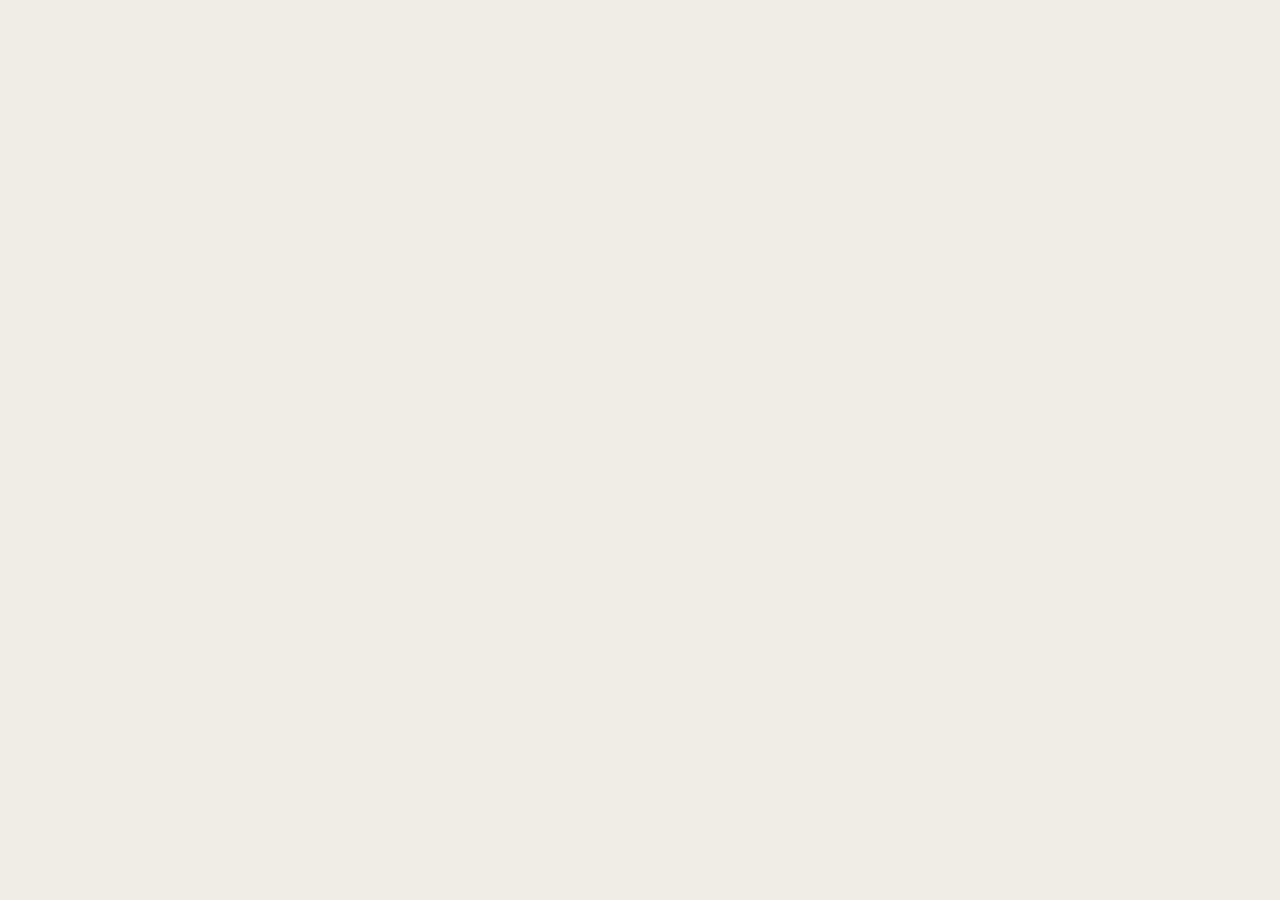
==== tree-removal.html @ 1ead6fc4 "The first version of the site with actual photos." ====
<!doctype html>
<html lang="en">
<head>
  <meta charset="utf-8">
  <meta name="viewport" content="width=device-width, initial-scale=1">
  <title>Tree Removal in Beaufort, Pitt &amp; Washington County · Lumber Bros.</title>
  <link rel="preconnect" href="https://fonts.googleapis.com">
  <link rel="preconnect" href="https://fonts.gstatic.com" crossorigin>
  <link rel="stylesheet" href="https://fonts.googleapis.com/css2?family=Encode+Sans:wght@600&display=swap">
  <link rel="stylesheet" href="site.css">
  <script src="https://unpkg.com/lucide@latest"></script>

  <script src="https://unpkg.com/react@18.3.1/umd/react.development.js" integrity="sha384-hD6/rw4ppMLGNu3tX5cjIb+uRZ7UkRJ6BPkLpg4hAu/6onKUg4lLsHAs9EBPT82L" crossorigin="anonymous"></script>
  <script src="https://unpkg.com/react-dom@18.3.1/umd/react-dom.development.js" integrity="sha384-u6aeetuaXnQ38mYT8rp6sbXaQe3NL9t+IBXmnYxwkUI2Hw4bsp2Wvmx4yRQF1uAm" crossorigin="anonymous"></script>
  <script src="https://unpkg.com/@babel/standalone@7.29.0/babel.min.js" integrity="sha384-m08KidiNqLdpJqLq95G/LEi8Qvjl/xUYll3QILypMoQ65QorJ9Lvtp2RXYGBFj1y" crossorigin="anonymous"></script>
</head>
<body data-screen-label="Tree Removal LP">
  <div id="root"></div>

  <script type="text/babel" src="components/Shared.jsx"></script>
  <script type="text/babel" src="components/TreeRemoval.jsx"></script>
  <script type="text/babel">
    const App = () => (
      <div>
        <SiteHeader active="tree" />
        <main>
          <TRHero />
          <TRTrustBar />
          <TRReviews />
          <TRHowItWorks />
          <TRSaveCallout />
          <TRRecentWork />
          <TRDifferent />
          <TRServiceAreas />
          <TRFaq />
          <TRFinalCTA />
        </main>
        <SiteFooter />
      </div>
    );

    const root = ReactDOM.createRoot(document.getElementById("root"));
    root.render(<App />);

    requestAnimationFrame(() => {
      if (window.lucide) lucide.createIcons();
      setTimeout(() => window.lucide && lucide.createIcons(), 200);
    });
  </script>
</body>
</html>
---- site.css ----
/* ============================================================
   Lumber Bros. — UI Kit shared styles (website)
   ============================================================ */

@import url("colors_and_type.css");

* { box-sizing: border-box; }
html, body { margin: 0; padding: 0; }
body { background: var(--bg); color: var(--fg); }

.container { max-width: var(--container); margin: 0 auto; padding: 0 var(--gutter); }
.container-narrow { max-width: var(--container-narrow); margin: 0 auto; padding: 0 var(--gutter); }

.section { padding: clamp(72px, 10vw, 144px) 0; }
.section-tight { padding: clamp(56px, 7vw, 96px) 0; }

.bg-paper { background: var(--lb-paper); }
.bg-paper-deep { background: var(--lb-paper-deep); }
.bg-bone { background: var(--lb-bone); }
.bg-sage-soft { background: var(--lb-sage-100); }
.bg-navy { background: var(--lb-navy); color: var(--lb-bone); }
.bg-ink { background: var(--lb-ink); color: var(--lb-bone); }
/* Reserved for site footer per design system. */
.bg-black { background: var(--lb-black); color: var(--lb-bone); }

/* Section kicker pattern removed — see Shared.jsx history. */

/* ============================================================
   Marquee strip — infinite horizontal scroll
   ============================================================ */
.marquee { position: relative; }
.marquee-track {
  animation: lb-marquee 40s linear infinite;
  will-change: transform;
}
@keyframes lb-marquee {
  from { transform: translate3d(0, 0, 0); }
  to   { transform: translate3d(-50%, 0, 0); }
}
@media (prefers-reduced-motion: reduce) {
  .marquee-track { animation: none; }
}

/* ============================================================
   Buttons — flat fills, no letterpress 1px shadow.
   ============================================================ */
.btn {
  display: inline-flex;
  align-items: center;
  gap: 10px;
  font-family: var(--font-sans);
  font-weight: 700;
  font-size: 14px;
  letter-spacing: 0.02em;
  padding: 16px 26px;
  border-radius: 6px;
  border: none;
  background: var(--lb-paper-deep);
  color: var(--lb-ink);
  cursor: pointer;
  text-decoration: none;
  transition: background var(--t-fast) var(--ease-out), color var(--t-fast) var(--ease-out), transform var(--t-fast) var(--ease-out);
  white-space: nowrap;
}
.btn:hover { background: #D7D4C8; }
.btn:active { transform: translateY(1px); }
.btn:focus-visible { outline: 2px solid var(--lb-rust); outline-offset: 3px; }

.btn-primary { background: var(--lb-navy); color: var(--lb-bone); }
.btn-primary:hover { background: var(--lb-navy-700); }

.btn-rust { background: var(--lb-rust); color: var(--lb-bone); }
.btn-rust:hover { background: var(--lb-rust-700); }

.btn-sage { background: var(--lb-sage); color: var(--lb-bone); }
.btn-sage:hover { background: var(--lb-sage-700); }

.btn-cream { background: var(--lb-bone); color: var(--lb-ink); }
.btn-cream:hover { background: #F1EFE8; }

.btn-ghost-light { background: rgba(251, 247, 238, 0.08); color: var(--lb-bone); }
.btn-ghost-light:hover { background: rgba(251, 247, 238, 0.18); }

.btn-text {
  background: transparent;
  padding: 8px 0;
  color: var(--lb-navy);
  text-decoration: underline;
  text-underline-offset: 4px;
  text-decoration-thickness: 1.5px;
  letter-spacing: 0;
}
.btn-text:hover { background: transparent; color: var(--lb-rust); }

.btn-lg { padding: 20px 32px; font-size: 15px; }

/* ============================================================
   Chips — filled pills, no border.
   ============================================================ */
.chip {
  display: inline-flex;
  align-items: center;
  gap: 6px;
  background: var(--lb-paper-deep);
  color: var(--lb-ink);
  font-family: var(--font-sans);
  font-size: 13px;
  font-weight: 600;
  letter-spacing: 0;
  padding: 8px 14px;
  border-radius: 999px;
}
.chip-sage { background: var(--lb-sage-100); color: var(--lb-sage-700); }
.chip-bone { background: var(--lb-bone); color: var(--lb-ink); }
.bg-navy .chip, .bg-ink .chip, .bg-black .chip { background: rgba(251, 247, 238, 0.10); color: var(--lb-bone); }

.chip-row { display: flex; flex-wrap: wrap; gap: 8px; }

/* ============================================================
   Trust signals — design-system primitive for value props and
   credential lists. Rust dot + bold ink label.
   Variant: .trust-signals-cols → 2-up grid (used in hero-like
   contexts where items are short and benefit from alignment).
   ============================================================ */
.trust-signals {
  list-style: none;
  padding: 0;
  margin: 4px 0 0;
  display: flex;
  flex-wrap: wrap;
  gap: 10px 24px;
}
.trust-signals-cols {
  display: grid;
  grid-template-columns: 1fr 1fr;
  gap: 10px 28px;
  max-width: 56ch;
}
@media (max-width: 1024px) {
  .trust-signals-cols { grid-template-columns: 1fr; }
}
.trust-signal {
  display: grid;
  grid-template-columns: 14px 1fr;
  align-items: baseline;
  gap: 10px;
  padding: 0;
}
.trust-signal-dot {
  width: 6px;
  height: 6px;
  border-radius: 999px;
  background: var(--lb-rust);
  justify-self: center;
  transform: translateY(-3px);
  flex: 0 0 auto;
}
/* Check variant — slightly larger marker slot so the glyph reads cleanly. */
.trust-signals-check .trust-signal { grid-template-columns: 18px 1fr; align-items: center; }
.trust-signal-check {
  width: 18px;
  height: 18px;
  display: inline-flex;
  align-items: center;
  justify-content: center;
  color: var(--lb-rust);
  justify-self: center;
  flex: 0 0 auto;
}
.bg-navy .trust-signal-check,
.bg-ink .trust-signal-check,
.bg-black .trust-signal-check { color: var(--lb-sawdust); }
.trust-signal-label {
  font-family: var(--font-sans);
  font-size: 15px;
  font-weight: 600;
  color: var(--lb-ink);
  letter-spacing: 0;
  line-height: 1.4;
}
.bg-navy .trust-signal-label,
.bg-ink .trust-signal-label,
.bg-black .trust-signal-label { color: var(--lb-bone); }
.bg-navy .trust-signal-dot,
.bg-ink .trust-signal-dot,
.bg-black .trust-signal-dot { background: var(--lb-sawdust); }

/* ============================================================
   Inputs — soft fills (form is external, retained for ad-hoc use)
   ============================================================ */
.field { display: flex; flex-direction: column; gap: 6px; }
.field-label {
  font-family: var(--font-sans);
  font-size: 13px;
  font-weight: 600;
  color: var(--fg-soft);
}
.field-input, .field-textarea, .field-select {
  font-family: var(--font-sans);
  font-size: 15px;
  color: var(--lb-ink);
  background: var(--lb-bone);
  border: none;
  border-radius: 6px;
  padding: 14px 16px;
  width: 100%;
  font-weight: 500;
}
.field-input::placeholder, .field-textarea::placeholder { color: var(--fg-faint); font-weight: 400; }
.field-input:focus, .field-textarea:focus, .field-select:focus { outline: 2px solid var(--lb-rust); outline-offset: 2px; }
.field-textarea { resize: vertical; min-height: 110px; font-family: var(--font-sans); }

/* ============================================================
   Photos — no frame, no border. Tinted gradient reads as image.
   ============================================================ */
.photo {
  position: relative;
  background: var(--lb-paper-deep);
  border-radius: 8px;
  display: flex;
  align-items: center;
  justify-content: center;
  overflow: hidden;
  isolation: isolate;
}
.photo .desc {
  font-family: var(--font-display);
  font-style: italic;
  font-size: 18px;
  color: rgba(251, 247, 238, 0.65);
  text-align: center;
  max-width: 72%;
  line-height: 1.3;
  padding: 8px 16px;
  position: relative;
  z-index: 2;
}
.photo::before {
  /* subtle paper grain / atmospheric texture */
  content: "";
  position: absolute; inset: 0;
  background-image:
    radial-gradient(circle at 20% 30%, rgba(0,0,0,0.08) 0, transparent 60%),
    radial-gradient(circle at 80% 70%, rgba(0,0,0,0.10) 0, transparent 50%);
  z-index: 1;
  pointer-events: none;
}
.photo .tag {
  position: absolute;
  bottom: 16px;
  left: 16px;
  font-family: var(--font-sans);
  font-size: 11px;
  font-weight: 600;
  color: rgba(251, 247, 238, 0.85);
  background: rgba(0,0,0,0.4);
  padding: 6px 12px;
  border-radius: 999px;
  z-index: 3;
}

/* photo tones — slightly different "scenes" so layout reads as multiple images */
.photo-forest { background: linear-gradient(135deg, #3F5A3D 0%, #2E4A2B 70%, #1F341D 100%); color: var(--lb-bone); }.photo-dusk   { background: linear-gradient(160deg, #6B7F4A 0%, #4D5E33 60%, #2E4A2B 100%); color: var(--lb-bone); }
.photo-amber  { background: linear-gradient(160deg, #E8C285 0%, #C9994B 60%, #7C5A23 100%); }
.photo-amber .desc { color: rgba(40, 28, 10, 0.7); }
.photo-shop   { background: linear-gradient(180deg, #5C4831 0%, #3A2D1F 100%); color: var(--lb-bone); }

/* Recent-work carousel — landscape on desktop, taller poster on phones */
.tr-recent-photo { aspect-ratio: 16 / 10; width: 100%; }
@media (max-width: 720px) {
  .tr-recent-photo { aspect-ratio: 4 / 5; }
}

/* Native scroll-snap track. Slide widths drive how many photos are visible —
   ~33% on desktop (3-up grid), ~50% on tablet, ~82% on phone so the next
   card peeks past the right edge as a swipe affordance. */
.tr-recent-track {
  display: flex;
  gap: 16px;
  overflow-x: auto;
  scroll-snap-type: x mandatory;
  -webkit-overflow-scrolling: touch;
  scrollbar-width: none;          /* Firefox */
  padding-bottom: 4px;            /* leave room so snapped focus rings don't clip */
}
.tr-recent-track::-webkit-scrollbar { display: none; }
.tr-recent-slide {
  flex: 0 0 calc((100% - 16px * 2) / 3);    /* 3 visible, 2 gaps */
  scroll-snap-align: start;
  scroll-snap-stop: always;
}
@media (max-width: 1024px) {
  .tr-recent-slide { flex-basis: calc((100% - 16px) / 2); }  /* 2 visible */
}
@media (max-width: 720px) {
  /* Phone: ~82% so a slice of the next card is visible past the edge. */
  .tr-recent-track {
    gap: 12px;
    /* Bleed to the screen edges so the peek actually shows past .container's gutter. */
    margin-left: calc(var(--gutter) * -1);
    margin-right: calc(var(--gutter) * -1);
    padding-left: var(--gutter);
    padding-right: var(--gutter);
    scroll-padding-left: var(--gutter);
  }
  .tr-recent-slide { flex-basis: 82%; }
}

/* ============================================================
   Tree Removal LP hero — V2 editorial above-the-fold layout
   ============================================================ */
.tr-hero-v2 {
  padding: 28px 0 clamp(56px, 6vw, 96px);
}
.tr-hero-v2-grid {
  display: grid;
  grid-template-columns: minmax(0, 1.22fr) minmax(0, 0.78fr);
  gap: 64px;
  align-items: stretch;
  min-height: clamp(520px, 70vh, 720px);
}
.tr-hero-v2-text {
  display: flex;
  flex-direction: column;
  gap: 22px;
  padding: 8px 0 28px;
  align-self: center;
  max-width: 56ch;
}
.tr-hero-v2-title {
  font-size: clamp(48px, 6.4vw, 104px);
  line-height: 0.96;
  letter-spacing: -0.02em;
}
/* SEO H1 — a small label that sits above the visual headline (the H2).
   Kept deliberately minimal so the H2 remains the reader's focus. */
.tr-hero-v2-headline {
  display: flex;
  flex-direction: column;
  gap: 16px;
}
.tr-hero-v2-eyebrow {
  font-family: var(--font-sans);
  font-size: 14px;
  font-weight: 700;
  letter-spacing: 0.14em;
  text-transform: uppercase;
  color: var(--lb-rust);
  line-height: 1.35;
  margin: 0;
  max-width: 44ch;
}
.tr-hero-v2-sub {
  font-family: var(--font-sans);
  font-size: 19px;
  color: var(--fg-soft);
  line-height: 1.5;
  max-width: 46ch;
  margin: 0;
}
.tr-hero-v2-cta {
  display: flex;
  align-items: center;
  gap: 22px;
  flex-wrap: wrap;
  margin-top: 6px;
}
.tr-hero-v2-phone {
  display: inline-flex;
  align-items: center;
  gap: 8px;
  font-family: var(--font-display);
  font-size: 18px;
  font-weight: 700;
  color: var(--lb-navy);
  text-decoration: none;
  letter-spacing: -0.005em;
}
.tr-hero-v2-phone:hover { color: var(--lb-rust); }

.tr-hero-v2-photo-wrap {
  align-self: stretch;
  position: relative; /* establishes containing block for the absolutely-inset video */
}
.tr-hero-v2-photo {
  height: 100%;
  width: 100%;
  min-height: 540px;
  border-radius: 12px;
}

/* Horizontal value-prop strip below hero block (legacy — superseded by .tr-trust-bar) */
.tr-hero-v2-vp {
  display: grid;
  grid-template-columns: repeat(4, 1fr);
  margin-top: 28px;
  border-top: 1px solid var(--lb-paper-deep, rgba(0,0,0,0.10));
  border-bottom: 1px solid var(--lb-paper-deep, rgba(0,0,0,0.10));
}
.tr-hero-v2-vp-cell {
  display: flex;
  align-items: center;
  gap: 14px;
  padding: 22px 24px;
  border-left: 1px solid var(--lb-paper-deep, rgba(0,0,0,0.10));
}
.tr-hero-v2-vp-cell:first-child { border-left: none; }
.tr-hero-v2-vp-label {
  font-family: var(--font-display);
  font-size: clamp(14px, 1.05vw, 17px);
  font-weight: 700;
  color: var(--lb-navy);
  line-height: 1.2;
  letter-spacing: -0.005em;
}

/* ============================================================
   Trust bar — dedicated credentials strip beneath the hero.
   Its own band (deeper paper) so credentials feel separate
   from the hero's narrative, with vertical dividers between
   cells. Wraps on narrow viewports.
   ============================================================ */
.tr-trust-bar {
  background: var(--lb-paper-deep);
}
.tr-trust-bar-header {
  font-family: var(--font-display);
  font-size: 12px;
  font-weight: 700;
  letter-spacing: 0.14em;
  text-transform: uppercase;
  color: var(--lb-rust);
  margin-bottom: 14px;
}
.tr-trust-bar-row {
  display: grid;
  grid-template-columns: repeat(5, 1fr);
}
.tr-trust-bar-img {
  height: 48px;
  width: 48px;
  object-fit: contain;
  display: block;
  flex: 0 0 48px;
}
.tr-trust-bar-sublabel {
  font-family: var(--font-sans);
  font-size: 12px;
  font-weight: 500;
  color: var(--lb-ink-soft, rgba(0,0,0,0.55));
  letter-spacing: 0.02em;
  margin-top: 2px;
}
.tr-trust-bar-cell {
  display: flex;
  align-items: center;
  gap: 14px;
  padding: 22px 24px;
  border-left: 1px solid rgba(0,0,0,0.08);
  min-height: 88px;
}
.tr-trust-bar-cell > svg {
  flex: 0 0 48px;
  width: 32px;
  height: 32px;
  margin: 0 8px;
}
.tr-trust-bar-cell:first-child {
  border-left: none;
  padding-left: 0;
}
.tr-trust-bar-cell:last-child { padding-right: 0; }
.tr-trust-bar-label {
  font-family: var(--font-display);
  font-size: clamp(14px, 1.05vw, 16px);
  font-weight: 700;
  color: var(--lb-navy);
  line-height: 1.25;
  letter-spacing: -0.005em;
}
@media (max-width: 1100px) {
  .tr-trust-bar-row { grid-template-columns: repeat(3, 1fr); }
  .tr-trust-bar-cell {
    padding: 18px 20px;
    border-left: 1px solid rgba(0,0,0,0.08);
  }
  .tr-trust-bar-cell:first-child { padding-left: 20px; }
  .tr-trust-bar-cell:nth-child(3n+1) {
    border-left: none;
    padding-left: 0;
  }
  .tr-trust-bar-cell:not(:nth-last-child(-n+2)) {
    border-bottom: 1px solid rgba(0,0,0,0.08);
  }
  .tr-trust-bar-cell:nth-last-child(2):nth-child(3n+2),
  .tr-trust-bar-cell:nth-last-child(1):nth-child(3n+1) {
    border-bottom: none;
  }
}
@media (max-width: 720px) {
  .tr-trust-bar-row {
    grid-template-columns: 1fr;
  }
  .tr-trust-bar-cell {
    padding: 16px 0;
    border-left: none;
    border-bottom: 1px solid rgba(0,0,0,0.08);
    min-height: 0;
    gap: 16px;
  }
  .tr-trust-bar-cell:first-child,
  .tr-trust-bar-cell:nth-child(3n+1) {
    padding-left: 0;
  }
  .tr-trust-bar-cell:last-child { border-bottom: none; }
  .tr-trust-bar-cell > svg {
    margin: 0;
  }
  .tr-trust-bar-img {
    height: 44px;
    width: 48px;
    flex: 0 0 48px;
  }
  .tr-trust-bar-label {
    font-size: 16px;
  }
  .tr-trust-bar-sublabel {
    font-size: 12.5px;
  }
}

@media (max-width: 900px) {
  .tr-hero-v2-grid {
    grid-template-columns: 1fr;
    gap: 32px;
    min-height: 0;
  }
  .tr-hero-v2-text { max-width: none; padding-bottom: 8px; }
  .tr-hero-v2-photo {
    height: auto;
    min-height: 0;
    aspect-ratio: 3 / 4;
    /* Stay inside the container gutter — same treatment as carousel photos */
    width: 100%;
    border-radius: 12px;
  }
  .tr-hero-v2-vp { grid-template-columns: repeat(2, 1fr); }
  .tr-hero-v2-vp-cell:nth-child(2) { border-left: 1px solid var(--lb-paper-deep, rgba(0,0,0,0.10)); }
  .tr-hero-v2-vp-cell:nth-child(3) { border-left: none; border-top: 1px solid var(--lb-paper-deep, rgba(0,0,0,0.10)); }
  .tr-hero-v2-vp-cell:nth-child(4) { border-top: 1px solid var(--lb-paper-deep, rgba(0,0,0,0.10)); }
}
@media (max-width: 560px) {
  .tr-hero-v2-vp { grid-template-columns: 1fr; }
  .tr-hero-v2-vp-cell { border-left: none !important; }
  .tr-hero-v2-vp-cell + .tr-hero-v2-vp-cell { border-top: 1px solid var(--lb-paper-deep, rgba(0,0,0,0.10)); }
}

/* Tree Removal LP hero — text-left, photo-right split. Photo stretches
   to match text-column height on desktop, becomes a fixed banner on mobile. */
.tr-hero-photo {
  height: 100%;
  min-height: 480px;
  width: 100%;
}
.tr-hero-value-props { margin-top: 4px; }
/* 2x2 borders for the hero value-props at all widths (the global rules
   in the .value-props block only kick in at <=1024). */
.tr-hero-value-props .value-prop { border-left: 1px solid var(--lb-paper-deep, rgba(0,0,0,0.10)); }
.tr-hero-value-props .value-prop:first-child { border-left: none; }
.tr-hero-value-props .value-prop:nth-child(3) {
  border-top: 1px solid var(--lb-paper-deep, rgba(0,0,0,0.10));
  border-left: none;
}
.tr-hero-value-props .value-prop:nth-child(4) {
  border-top: 1px solid var(--lb-paper-deep, rgba(0,0,0,0.10));
}
@media (max-width: 768px) {
  .tr-hero-photo { height: 360px; min-height: 0; }
}
@media (max-width: 560px) {
  .tr-hero-value-props { grid-template-columns: 1fr !important; }
  .tr-hero-value-props .value-prop { border-left: none !important; }
  .tr-hero-value-props .value-prop:nth-child(3),
  .tr-hero-value-props .value-prop:nth-child(4) { border-top: 1px solid var(--lb-paper-deep, rgba(0,0,0,0.10)); border-left: none; }
  .tr-hero-value-props .value-prop:nth-child(2) { border-top: 1px solid var(--lb-paper-deep, rgba(0,0,0,0.10)); }
}

/* Service-line carousel photo — portrait on desktop, fixed-height
   banner on mobile so it doesn't balloon to ~125vw tall. Matches the
   sizing approach used on the tree-removal LP hero photo. */
.photo-service { aspect-ratio: 4 / 5; width: 100%; }
@media (max-width: 768px) {
  .photo-service { aspect-ratio: auto; height: 360px; }
}

/* ============================================================
   Cards — backgrounds carry the structure. No borders.
   ============================================================ */
.card {
  background: var(--lb-bone);
  border-radius: 10px;
  padding: 28px 30px;
}
.card-paper { background: var(--lb-paper-deep); }
.card-sage { background: var(--lb-sage-100); }
.card-navy { background: var(--lb-navy); color: var(--lb-bone); }
.card-ink { background: var(--lb-ink); color: var(--lb-bone); }

/* ============================================================
   Lucide icon defaults
   ============================================================ */
[data-lucide] {
  stroke-width: 1.5;
}

/* ============================================================
   Type utilities
   ============================================================ */
.display { font-family: var(--font-display); letter-spacing: -0.01em; line-height: 1.02; font-weight: 700; }
.italic-display { font-family: var(--font-display); font-style: italic; }

/* All headings use Bookseller CP (--font-display) per design system. */

a.btn, a.btn-text { text-decoration: none; }
a.btn-text { text-decoration: underline; }

/* ============================================================
   Responsive utility classes
   ============================================================ */

/* Two-column row — stacks on tablet and below */
.row-2 { display: grid; grid-template-columns: 1fr 1fr; gap: 56px; align-items: center; }
.row-2-tight { display: grid; grid-template-columns: 1fr 1fr; gap: 24px; }
.row-2-split { display: grid; grid-template-columns: 1.1fr 1fr; gap: 64px; align-items: center; }
.row-2-split-rev { display: grid; grid-template-columns: 1.1fr 1fr; gap: 64px; align-items: center; }
.row-2-split-rev > :first-child { order: 2; }   /* desktop: photo left, text right (assuming JSX is text-then-photo) */
.row-2-split-rev > :last-child  { order: 1; }
.row-2-split-wide { display: grid; grid-template-columns: 1fr 1.2fr; gap: 80px; }
.row-2-aside { display: grid; grid-template-columns: 1fr 2.5fr; gap: 64px; align-items: center; }

/* Three- and four-column rows */
.row-3 { display: grid; grid-template-columns: repeat(3, 1fr); gap: 20px; }
.row-4 { display: grid; grid-template-columns: repeat(4, 1fr); gap: 40px; }

/* TABLET — collapse asymmetric 2-cols to single column */
@media (max-width: 1024px) {
  .row-2-aside { grid-template-columns: 1fr; gap: 32px; }
  .row-4 { grid-template-columns: repeat(2, 1fr); gap: 32px; }
}

/* MOBILE — collapse most multi-column layouts */
@media (max-width: 768px) {
  .row-2,
  .row-2-split,
  .row-2-split-rev,
  .row-2-split-wide,
  .row-3 { grid-template-columns: 1fr; gap: 40px; align-items: stretch; }

  .row-2-tight { grid-template-columns: 1fr; gap: 12px; }

  /* When stacked on mobile, always honor source order (text comes first in JSX) */
  .row-2-split-rev > :first-child,
  .row-2-split-rev > :last-child { order: initial; }

  .section { padding: clamp(48px, 14vw, 80px) 0; }
  .section-tight { padding: clamp(40px, 11vw, 64px) 0; }
}

@media (max-width: 480px) {
  .row-4 { grid-template-columns: 1fr; gap: 24px; }
  .row-2-tight { grid-template-columns: 1fr; }
}

/* ============================================================
   Mobile header — hide desktop nav, show menu button
   ============================================================ */
.nav-desktop { display: flex; }
.nav-mobile-toggle { display: none; }
.header-phone-desktop { display: inline-flex; }
.header-phone-mobile { display: none; }

@media (max-width: 900px) {
  .nav-desktop { display: none; }
  .nav-mobile-toggle { display: inline-flex; }
  .header-phone-desktop { display: none; }
  .header-phone-mobile { display: inline-flex; }
}

/* Very small screens — hide header CTAs entirely; drawer holds them. */
@media (max-width: 480px) {
  .header-cta-primary,
  .header-phone-mobile { display: none !important; }
}

/* ============================================================
   Value props — responsive grid of differentiators (TR hero)
   ============================================================ */
.value-props .value-prop { border-left: 1px solid var(--lb-paper-deep, rgba(0,0,0,0.10)); }
.value-props .value-prop:first-child { border-left: none; }

@media (max-width: 720px) {
  .value-props { grid-template-columns: repeat(2, 1fr) !important; }
  .value-props .value-prop:nth-child(3) {
    border-top: 1px solid var(--lb-paper-deep, rgba(0,0,0,0.10));
    border-left: none;
  }
  .value-props .value-prop:nth-child(4) {
    border-top: 1px solid var(--lb-paper-deep, rgba(0,0,0,0.10));
  }
}

@media (max-width: 460px) {
  .value-props { grid-template-columns: 1fr !important; }
  .value-props .value-prop { border-left: none !important; }
  .value-props .value-prop + .value-prop {
    border-top: 1px solid var(--lb-paper-deep, rgba(0,0,0,0.10));
  }
}

/* ============================================================
   Mobile typography & spacing tweaks
   ============================================================ */
@media (max-width: 768px) {
  .photo { min-height: 240px; }
}
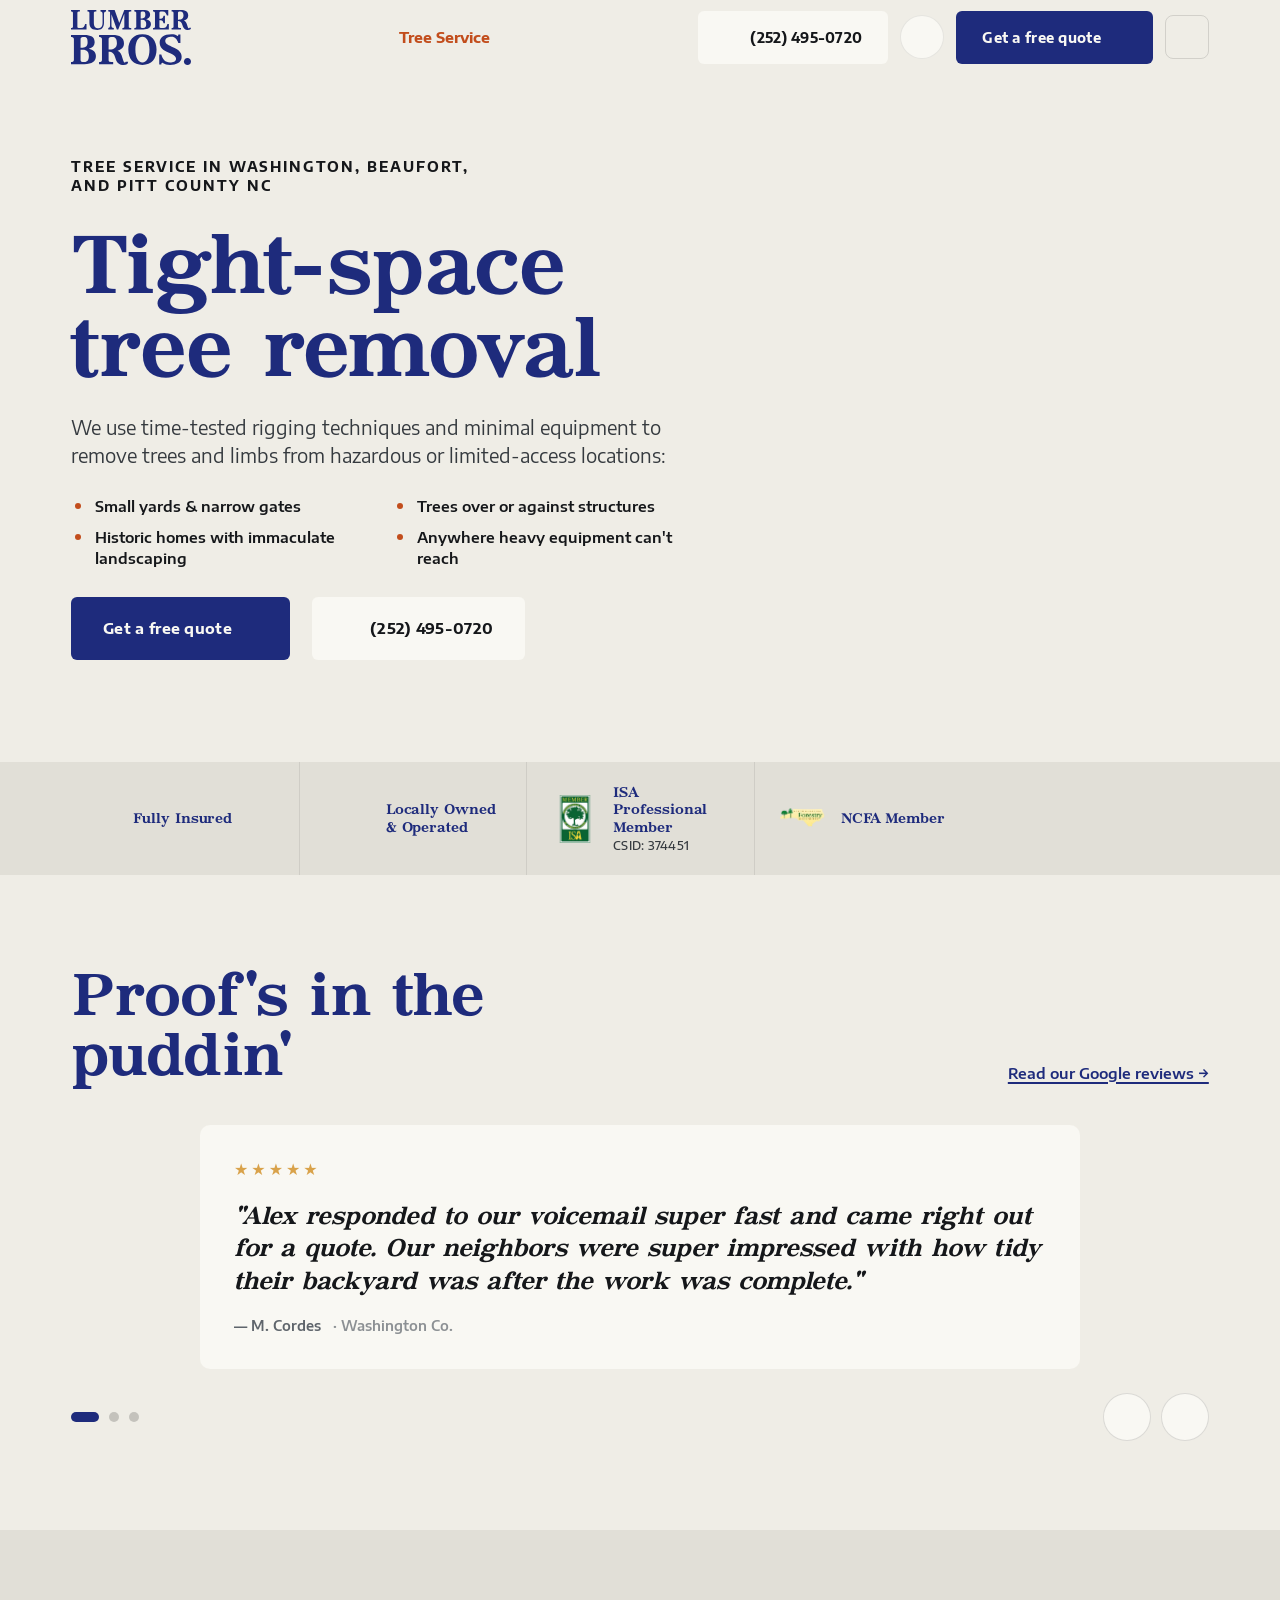
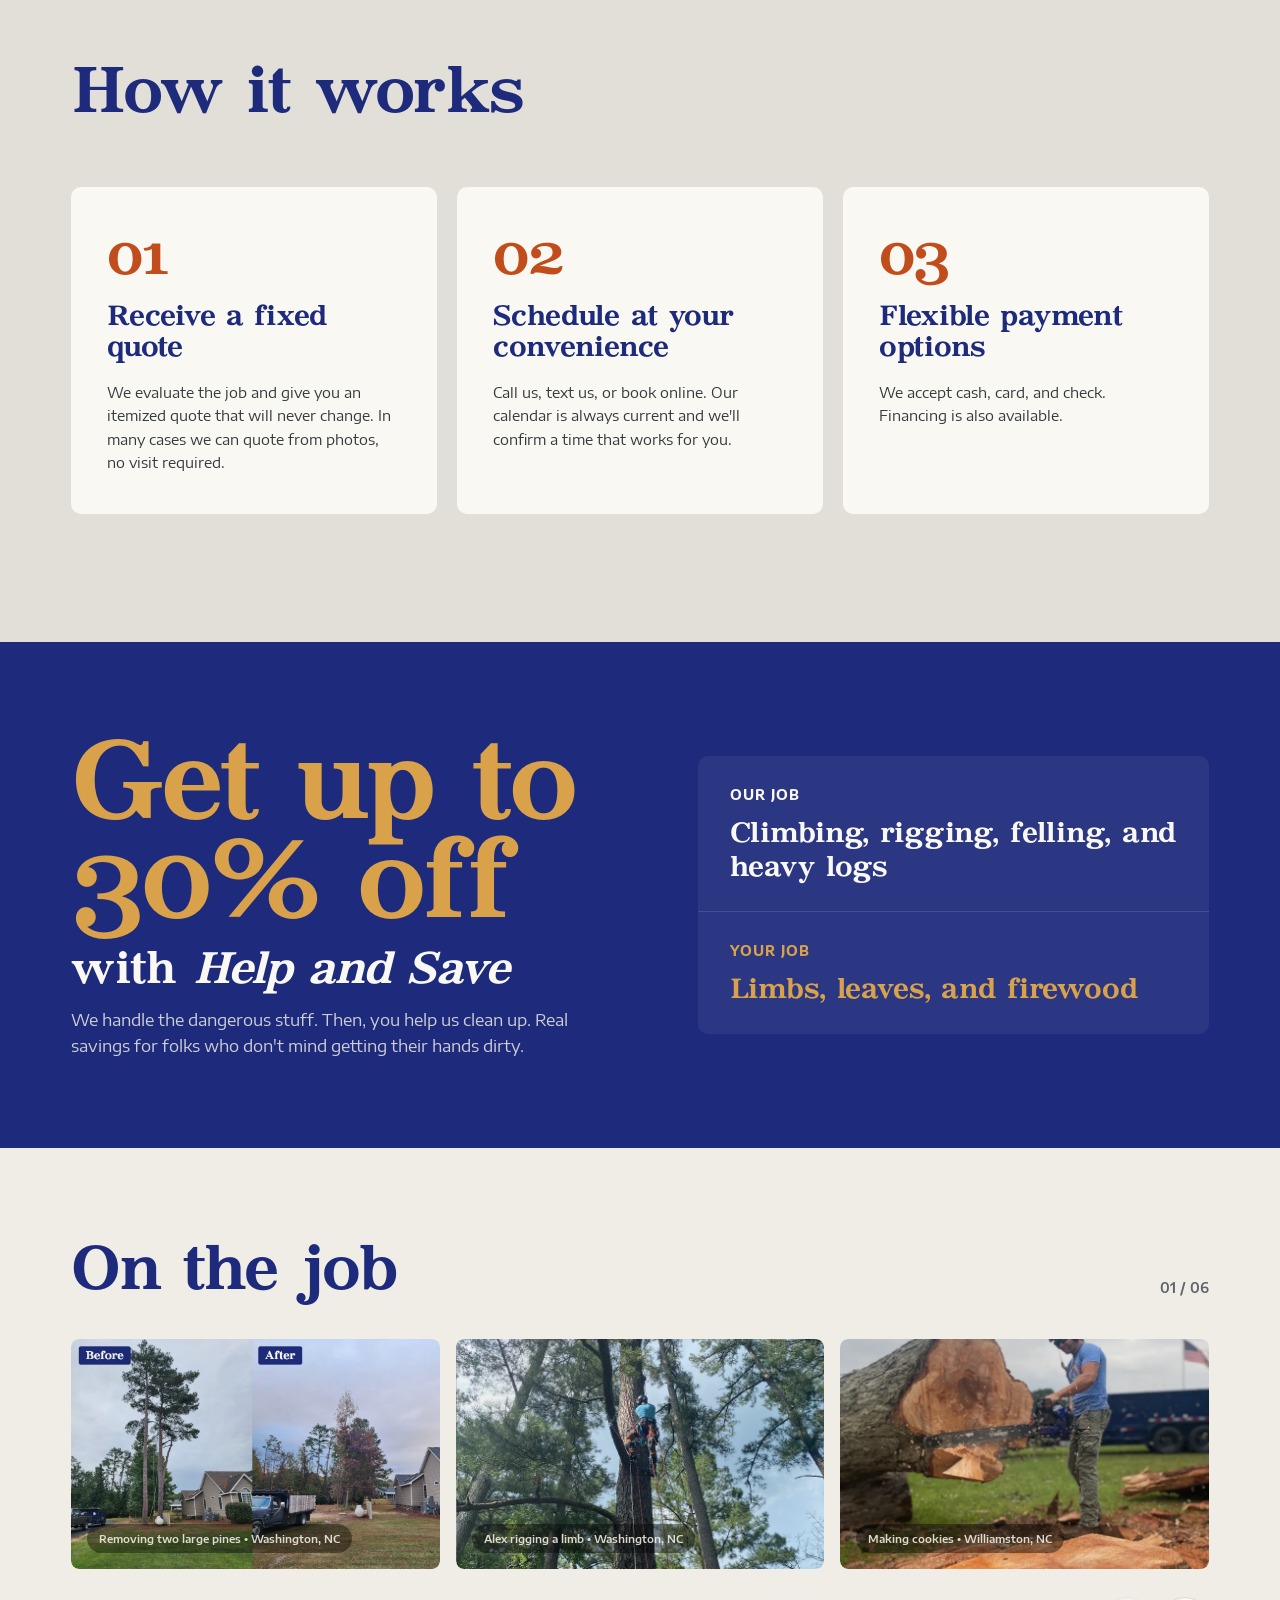
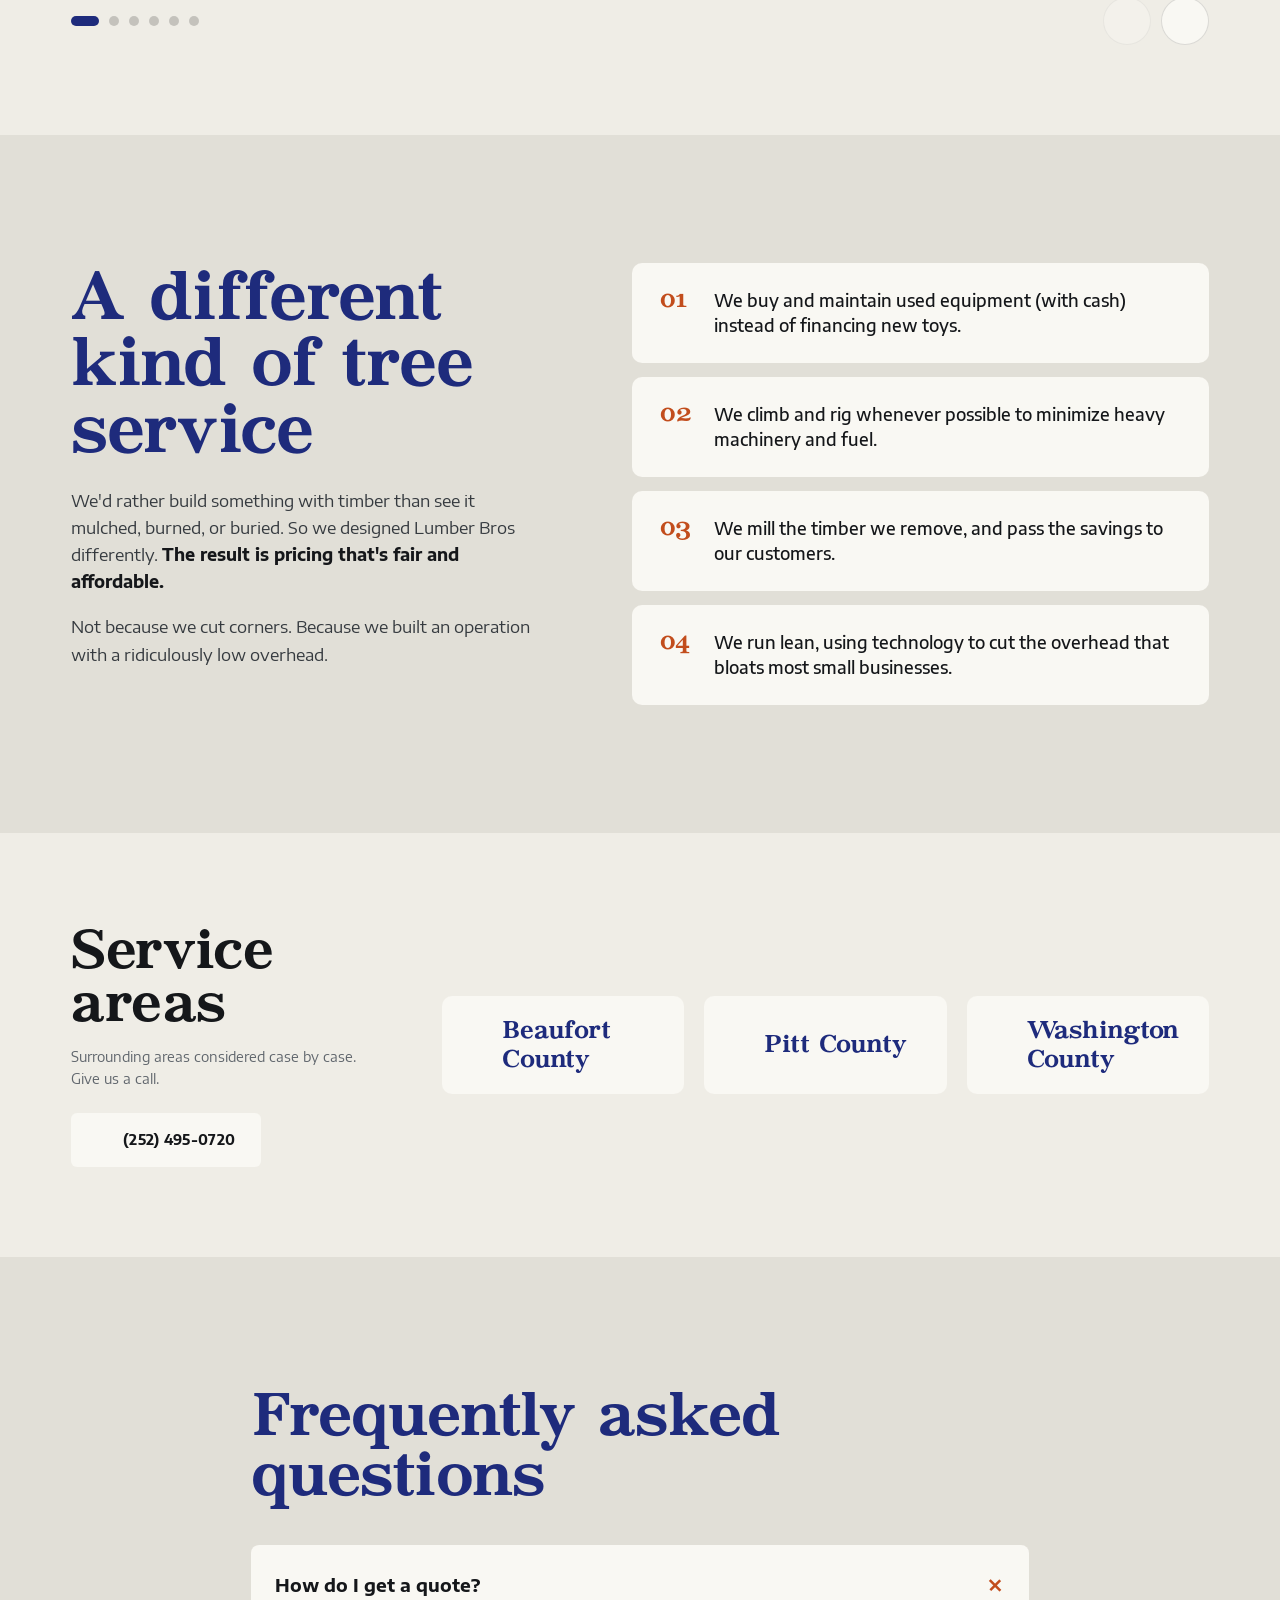
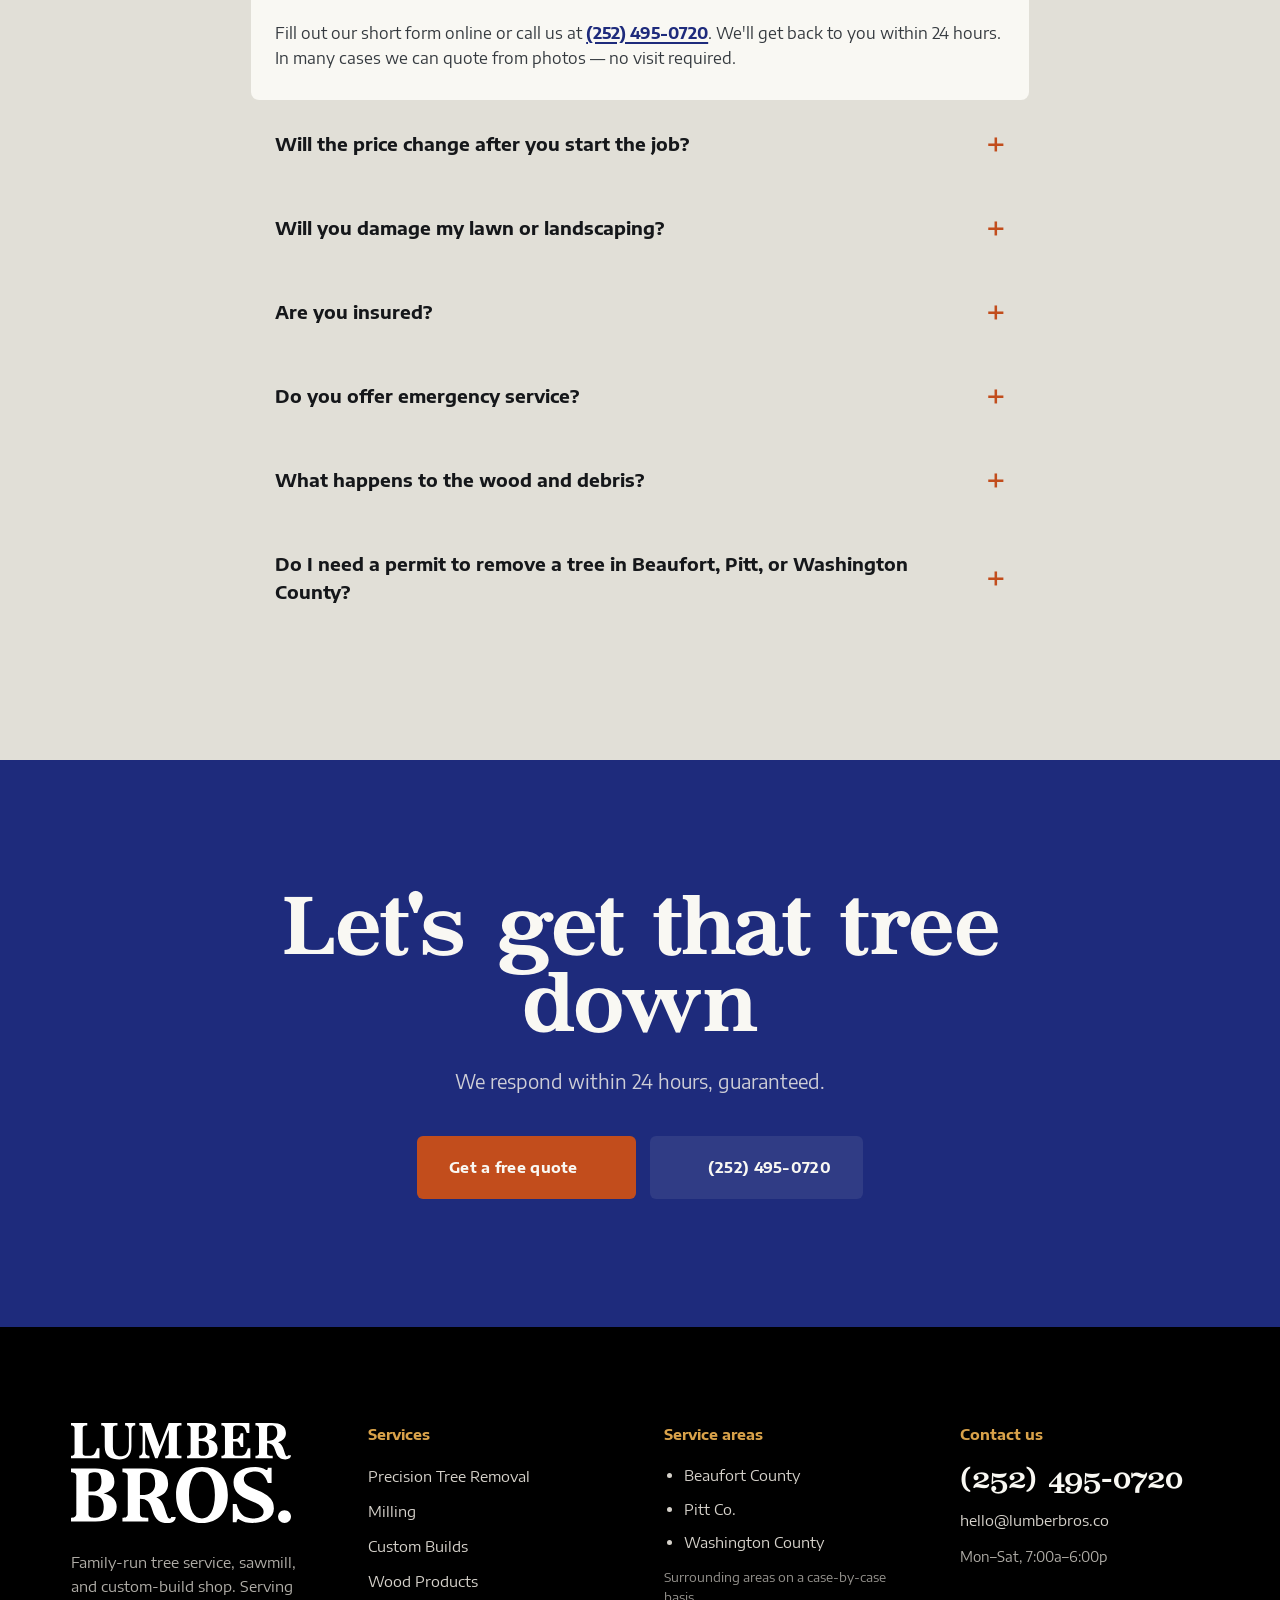
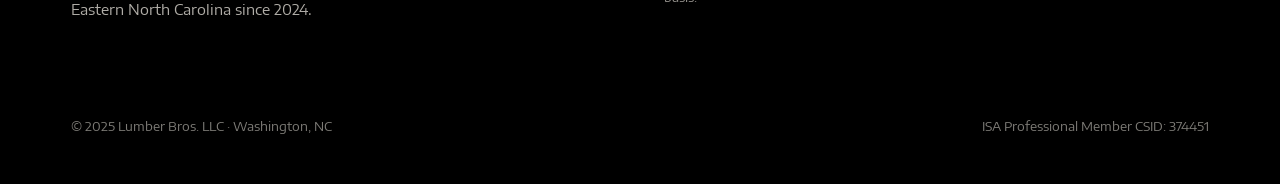
==== commit d1224807: "fixing the structure" ====
--- a/tree-removal.html
+++ b/tree-removal.html
@@ -5,47 +5,584 @@
   <meta name="viewport" content="width=device-width, initial-scale=1">
   <title>Tree Removal in Beaufort, Pitt &amp; Washington County · Lumber Bros.</title>
   <link rel="preconnect" href="https://fonts.googleapis.com">
-  <link rel="preconnect" href="https://fonts.gstatic.com" crossorigin>
+  <link rel="preconnect" href="https://fonts.gstatic.com" crossorigin="">
   <link rel="stylesheet" href="https://fonts.googleapis.com/css2?family=Encode+Sans:wght@600&display=swap">
   <link rel="stylesheet" href="site.css">
-  <script src="https://unpkg.com/lucide@latest"></script>
-
-  <script src="https://unpkg.com/react@18.3.1/umd/react.development.js" integrity="sha384-hD6/rw4ppMLGNu3tX5cjIb+uRZ7UkRJ6BPkLpg4hAu/6onKUg4lLsHAs9EBPT82L" crossorigin="anonymous"></script>
-  <script src="https://unpkg.com/react-dom@18.3.1/umd/react-dom.development.js" integrity="sha384-u6aeetuaXnQ38mYT8rp6sbXaQe3NL9t+IBXmnYxwkUI2Hw4bsp2Wvmx4yRQF1uAm" crossorigin="anonymous"></script>
-  <script src="https://unpkg.com/@babel/standalone@7.29.0/babel.min.js" integrity="sha384-m08KidiNqLdpJqLq95G/LEi8Qvjl/xUYll3QILypMoQ65QorJ9Lvtp2RXYGBFj1y" crossorigin="anonymous"></script>
+  <style>
+    /* ── Header ──────────────────────────────────────────────── */
+    #site-header {
+      position: sticky; top: 0; z-index: 50;
+      background: var(--lb-paper);
+      border-bottom: 1px solid transparent;
+      will-change: background-color, box-shadow;
+      transition: background 140ms cubic-bezier(.2,.8,.2,1),
+                  border-color 140ms cubic-bezier(.2,.8,.2,1),
+                  box-shadow 140ms cubic-bezier(.2,.8,.2,1);
+    }
+    #site-header.scrolled {
+      background: rgba(246,244,239,0.92);
+      backdrop-filter: saturate(140%) blur(10px);
+      -webkit-backdrop-filter: saturate(140%) blur(10px);
+      border-bottom-color: var(--lb-paper-deep);
+      box-shadow: 0 6px 18px -16px rgba(20,18,14,.35);
+    }
+    .header-inner {
+      display: flex; align-items: center; justify-content: space-between;
+      padding: 10px var(--gutter); gap: 24px;
+      transition: padding 140ms cubic-bezier(.2,.8,.2,1);
+    }
+    #site-header.scrolled .header-inner { padding-top: 6px; padding-bottom: 6px; }
+    .header-logo { display: inline-flex; transform-origin: left center; transition: transform 140ms cubic-bezier(.2,.8,.2,1); will-change: transform; }
+    #site-header.scrolled .header-logo { transform: scale(0.88); }
+
+    /* ── Mobile drawer ───────────────────────────────────────── */
+    #mobile-overlay {
+      position: fixed; inset: 0; z-index: 60;
+      background: rgba(20,18,14,.45);
+      opacity: 0; pointer-events: none;
+      transition: opacity 220ms ease;
+    }
+    #mobile-overlay.open { opacity: 1; pointer-events: auto; }
+    #mobile-panel {
+      position: absolute; top: 0; right: 0; bottom: 0;
+      width: min(86vw,360px); background: var(--lb-paper);
+      box-shadow: -20px 0 60px rgba(0,0,0,.18);
+      display: flex; flex-direction: column;
+      padding: 22px 24px 28px; gap: 8px;
+      transform: translateX(100%);
+      transition: transform 260ms cubic-bezier(.2,.7,.2,1);
+    }
+    #mobile-overlay.open #mobile-panel { transform: translateX(0); }
+
+    /* ── FAQ accordion ───────────────────────────────────────── */
+    .faq-body { display: none; padding: 0 0 24px; font-family: var(--font-sans); font-size: 16px; color: var(--fg-soft); line-height: 1.6; max-width: 70ch; }
+    .faq-body a { color: var(--lb-navy); font-weight: 700; }
+    .faq-item.open .faq-body { display: block; }
+    .faq-item { background: transparent; padding: 4px 24px; border-radius: 8px; transition: background 200ms ease; }
+    .faq-item.open { background: var(--lb-bone); }
+    .faq-icon { transition: transform 220ms ease; display: inline-block; }
+    .faq-item.open .faq-icon { transform: rotate(45deg); }
+    .faq-btn { all: unset; width: 100%; cursor: pointer; padding: 22px 0; display: flex; justify-content: space-between; align-items: center; gap: 24px; }
+
+    /* ── Photo lightbox ──────────────────────────────────────── */
+    #photo-lightbox {
+      position: fixed; inset: 0; z-index: 200;
+      background: rgba(14,12,8,.88);
+      backdrop-filter: blur(6px); -webkit-backdrop-filter: blur(6px);
+      display: flex; align-items: center; justify-content: center;
+      padding: 24px 16px;
+      opacity: 0; pointer-events: none;
+      transition: opacity 180ms cubic-bezier(.2,.7,.2,1);
+    }
+    #photo-lightbox.open { opacity: 1; pointer-events: auto; }
+    .lightbox-inner {
+      position: relative; max-width: min(92vw,1200px);
+      max-height: calc(100dvh - 80px);
+      display: flex; flex-direction: column;
+    }
+    #lightbox-img { display: block; max-width: 100%; max-height: calc(100dvh - 112px); width: auto; height: auto; object-fit: contain; border-radius: 8px; box-shadow: 0 32px 80px rgba(0,0,0,.6); }
+    #lightbox-caption { margin-top: 12px; font-family: var(--font-sans); font-size: 13px; font-weight: 600; color: rgba(255,255,255,.65); letter-spacing: .02em; text-align: center; }
+    #lightbox-close { position: fixed; top: 16px; right: 16px; z-index: 201; width: 44px; height: 44px; border-radius: 999px; background: rgba(14,12,8,.72); border: 1px solid rgba(255,255,255,.18); color: #fff; display: flex; align-items: center; justify-content: center; cursor: pointer; padding: 0; backdrop-filter: blur(8px); }
+    #lightbox-close:hover { background: rgba(40,35,25,.92); }
+
+    /* ── Recent work expand hint ─────────────────────────────── */
+    @media (hover: hover) and (pointer: fine) {
+      .tr-recent-expand-hint { opacity: 0; }
+      .tr-recent-photo-btn:hover .tr-recent-expand-hint,
+      .tr-recent-photo-btn:focus-visible .tr-recent-expand-hint { opacity: 1; }
+    }
+    @media (hover: none) { .tr-recent-expand-hint { opacity: 1; } }
+  </style>
 </head>
 <body data-screen-label="Tree Removal LP">
-  <div id="root"></div>
-
-  <script type="text/babel" src="components/Shared.jsx"></script>
-  <script type="text/babel" src="components/TreeRemoval.jsx"></script>
-  <script type="text/babel">
-    const App = () => (
+
+  <!-- ════════════════ HEADER ════════════════ -->
+  <header id="site-header">
+    <div class="header-inner container">
+      <a href="index.html" class="header-logo">
+        <img src="assets/logo.svg" alt="Lumber Bros." width="120" style="height:auto;display:block;">
+      </a>
+      <nav class="nav-desktop" style="gap:30px;">
+        <a href="tree-removal.html" style="font-family:var(--font-sans);font-size:15px;font-weight:700;color:var(--lb-rust);text-decoration:none;">Tree Service</a>
+      </nav>
+      <div style="display:flex;align-items:center;gap:12px;">
+        <a href="tel:2524950720" class="btn btn-cream header-phone-desktop">
+          <i data-lucide="phone" style="width:16px;height:16px;display:inline-flex;flex:0 0 auto;"></i> (252) 495-0720
+        </a>
+        <a href="tel:2524950720" aria-label="Call (252) 495-0720" class="header-phone-mobile"
+           style="width:44px;height:44px;display:inline-flex;align-items:center;justify-content:center;background:var(--lb-bone);border:1px solid rgba(0,0,0,.08);border-radius:999px;color:var(--lb-ink);text-decoration:none;">
+          <i data-lucide="phone" style="width:18px;height:18px;display:inline-flex;flex:0 0 auto;"></i>
+        </a>
+        <a href="https://forms.example.com/lumberbros-quote" class="btn btn-primary header-cta-primary">
+          Get a free quote <i data-lucide="arrow-up-right" style="width:16px;height:16px;display:inline-flex;flex:0 0 auto;"></i>
+        </a>
+        <button type="button" aria-label="Open menu" aria-expanded="false" class="nav-mobile-toggle"
+                style="width:44px;height:44px;display:inline-flex;align-items:center;justify-content:center;background:transparent;border:1px solid rgba(0,0,0,.12);border-radius:8px;color:var(--lb-ink);cursor:pointer;padding:0;">
+          <i data-lucide="menu" style="width:22px;height:22px;display:inline-flex;flex:0 0 auto;"></i>
+        </button>
+      </div>
+    </div>
+  </header>
+
+  <!-- ════════════════ MOBILE DRAWER ════════════════ -->
+  <div id="mobile-overlay" aria-hidden="true">
+    <div id="mobile-panel" role="dialog" aria-modal="true" aria-label="Site menu">
+      <div style="display:flex;align-items:center;justify-content:space-between;">
+        <img src="assets/logo.svg" alt="Lumber Bros." width="130" style="height:auto;display:block;">
+        <button id="mobile-close" type="button" aria-label="Close menu"
+                style="width:40px;height:40px;display:inline-flex;align-items:center;justify-content:center;background:transparent;border:none;color:var(--lb-ink);cursor:pointer;padding:0;">
+          <i data-lucide="x" style="width:22px;height:22px;display:inline-flex;flex:0 0 auto;"></i>
+        </button>
+      </div>
+      <nav style="display:flex;flex-direction:column;margin-top:18px;border-top:1px solid rgba(0,0,0,.08);">
+        <a href="tree-removal.html"
+           style="font-family:var(--font-display);font-size:28px;font-weight:700;letter-spacing:-.01em;color:var(--lb-rust);text-decoration:none;padding:18px 0;border-bottom:1px solid rgba(0,0,0,.08);display:flex;align-items:center;justify-content:space-between;">
+          Tree Service <i data-lucide="arrow-up-right" style="width:18px;height:18px;display:inline-flex;flex:0 0 auto;"></i>
+        </a>
+      </nav>
+      <div style="margin-top:auto;display:flex;flex-direction:column;gap:12px;">
+        <a href="tel:2524950720" class="btn btn-cream"><i data-lucide="phone" style="width:16px;height:16px;display:inline-flex;flex:0 0 auto;"></i> (252) 495-0720</a>
+        <a href="https://forms.example.com/lumberbros-quote" class="btn btn-primary">Get a free quote <i data-lucide="arrow-up-right" style="width:16px;height:16px;display:inline-flex;flex:0 0 auto;"></i></a>
+        <p style="margin-top:6px;font-family:var(--font-sans);font-size:13px;color:var(--fg-muted);line-height:1.5;">Mon–Sat, 7:00a–6:00p</p>
+      </div>
+    </div>
+  </div>
+
+  <!-- ════════════════ MAIN ════════════════ -->
+  <main>
+
+    <!-- TRHero -->
+    <section class="tr-hero-v2" style="padding-bottom:28px;">
+      <div class="container">
+        <div class="tr-hero-v2-grid">
+          <div class="tr-hero-v2-text">
+            <div class="tr-hero-v2-headline" style="gap:28px;">
+              <h1 class="tr-hero-v2-eyebrow" style="color:var(--lb-ink);">
+                Tree Service in Washington, Beaufort, and Pitt County NC
+              </h1>
+              <h2 class="display tr-hero-v2-title" style="color:var(--lb-navy);margin:0;">
+                <em style="font-style:normal;color:var(--lb-navy);white-space:nowrap;">Tight-space</em> <span style="white-space:nowrap;">tree removal</span>
+              </h2>
+            </div>
+            <p class="tr-hero-v2-sub">
+              We use time-tested rigging techniques and minimal equipment to remove trees and limbs from hazardous or limited-access locations:
+            </p>
+            <ul class="trust-signals trust-signals-cols">
+              <li class="trust-signal"><span class="trust-signal-marker trust-signal-dot" aria-hidden="true"></span><span class="trust-signal-label">Small yards &amp; narrow gates</span></li>
+              <li class="trust-signal"><span class="trust-signal-marker trust-signal-dot" aria-hidden="true"></span><span class="trust-signal-label">Trees over or against structures</span></li>
+              <li class="trust-signal"><span class="trust-signal-marker trust-signal-dot" aria-hidden="true"></span><span class="trust-signal-label">Historic homes with immaculate landscaping</span></li>
+              <li class="trust-signal"><span class="trust-signal-marker trust-signal-dot" aria-hidden="true"></span><span class="trust-signal-label">Anywhere heavy equipment can't reach</span></li>
+            </ul>
+            <div class="tr-hero-v2-cta">
+              <a href="https://forms.example.com/lumberbros-quote" class="btn btn-primary btn-lg">
+                Get a free quote <i data-lucide="arrow-up-right" style="width:16px;height:16px;display:inline-flex;flex:0 0 auto;"></i>
+              </a>
+              <a href="tel:2524950720" class="btn btn-cream btn-lg">
+                <i data-lucide="phone" style="width:16px;height:16px;display:inline-flex;flex:0 0 auto;"></i> (252) 495-0720
+              </a>
+            </div>
+          </div>
+          <div class="tr-hero-v2-photo-wrap tr-hero-v2-photo" style="overflow:hidden;">
+            <video autoplay="" loop="" muted="" playsinline=""
+                   style="position:absolute;top:0;left:0;width:100%;height:100%;object-fit:cover;transform:scale(1.05);">
+              <source src="assets/lumber_bros_loop.webm" type="video/webm">
+              <source src="assets/lumber_bros_loop.mp4"  type="video/mp4">
+            </video>
+          </div>
+        </div>
+      </div>
+    </section>
+
+    <!-- TRTrustBar -->
+    <section class="tr-trust-bar" aria-label="Credentials">
+      <div class="container">
+        <div class="tr-trust-bar-row">
+          <div class="tr-trust-bar-cell">
+            <i data-lucide="shield-check" style="width:32px;height:32px;display:inline-flex;flex:0 0 auto;color:var(--lb-rust);margin:0 8px;"></i>
+            <div class="tr-trust-bar-label">Fully Insured</div>
+          </div>
+          <div class="tr-trust-bar-cell">
+            <i data-lucide="check" style="width:32px;height:32px;display:inline-flex;flex:0 0 auto;color:var(--lb-rust);margin:0 8px;"></i>
+            <div class="tr-trust-bar-label">Locally Owned &amp; Operated</div>
+          </div>
+          <div class="tr-trust-bar-cell">
+            <img src="assets/isa_logo.png" alt="International Society of Arboriculture member badge" class="tr-trust-bar-img" style="flex:0 0 auto;">
+            <div class="tr-trust-bar-label">ISA Professional Member<div class="tr-trust-bar-sublabel">CSID: 374451</div></div>
+          </div>
+          <div class="tr-trust-bar-cell">
+            <img src="assets/nc_forestry_association_logo.png" alt="North Carolina Forestry Association logo" class="tr-trust-bar-img" style="flex:0 0 auto;">
+            <div class="tr-trust-bar-label">NCFA Member</div>
+          </div>
+        </div>
+      </div>
+    </section>
+
+    <!-- TRReviews -->
+    <section class="section-tight">
+      <div class="container">
+        <div style="display:flex;justify-content:space-between;align-items:flex-end;margin-bottom:40px;gap:24px;flex-wrap:wrap;">
+          <h2 class="display" style="font-size:clamp(40px,4.6vw,60px);color:var(--lb-navy);margin:0;max-width:14ch;">Proof's in the puddin'</h2>
+          <a href="https://share.google/csb9JwBUlxPuIa7q1" target="_blank" rel="noopener noreferrer"
+             style="font-family:var(--font-sans);font-size:15px;font-weight:600;color:var(--lb-navy);">Read our Google reviews →</a>
+        </div>
+
+        <div data-carousel role="region" aria-roledescription="carousel" aria-label="Customer reviews" tabindex="0" style="outline:none;">
+          <div data-carousel-viewport style="overflow:hidden;border-radius:10px;touch-action:pan-y;cursor:grab;user-select:none;">
+            <div data-carousel-track style="display:flex;width:300%;transition:transform 380ms cubic-bezier(.2,.7,.2,1);">
+
+              <div data-slide style="width:33.333%;flex:0 0 auto;padding:0 2px;" role="group" aria-roledescription="slide" aria-label="1 of 3">
+                <div style="max-width:880px;margin:0 auto;">
+                  <div class="card" style="background:var(--lb-bone);padding:32px 34px;border-radius:10px;display:flex;flex-direction:column;gap:18px;">
+                    <div style="color:var(--lb-sawdust);font-size:16px;letter-spacing:3px;">★★★★★</div>
+                    <blockquote class="italic-display" style="font-size:24px;line-height:1.35;margin:0;color:var(--lb-ink);">"Alex responded to our voicemail super fast and came right out for a quote. Our neighbors were super impressed with how tidy their backyard was after the work was complete."</blockquote>
+                    <div style="margin-top:auto;font-family:var(--font-sans);font-size:14px;font-weight:600;color:var(--fg-muted);">— M. Cordes <span style="margin-left:8px;opacity:.7;">· Washington Co.</span></div>
+                  </div>
+                </div>
+              </div>
+
+              <div data-slide style="width:33.333%;flex:0 0 auto;padding:0 2px;" role="group" aria-roledescription="slide" aria-label="2 of 3" aria-hidden="true">
+                <div style="max-width:880px;margin:0 auto;">
+                  <div class="card" style="background:var(--lb-bone);padding:32px 34px;border-radius:10px;display:flex;flex-direction:column;gap:18px;">
+                    <div style="color:var(--lb-sawdust);font-size:16px;letter-spacing:3px;">★★★★★</div>
+                    <blockquote class="italic-display" style="font-size:24px;line-height:1.35;margin:0;color:var(--lb-ink);">"Very nice and professional. Would recommend to anyone."</blockquote>
+                    <div style="margin-top:auto;font-family:var(--font-sans);font-size:14px;font-weight:600;color:var(--fg-muted);">— J. Cobb <span style="margin-left:8px;opacity:.7;">· Pitt Co.</span></div>
+                  </div>
+                </div>
+              </div>
+
+              <div data-slide style="width:33.333%;flex:0 0 auto;padding:0 2px;" role="group" aria-roledescription="slide" aria-label="3 of 3" aria-hidden="true">
+                <div style="max-width:880px;margin:0 auto;">
+                  <div class="card" style="background:var(--lb-bone);padding:32px 34px;border-radius:10px;display:flex;flex-direction:column;gap:18px;">
+                    <div style="color:var(--lb-sawdust);font-size:16px;letter-spacing:3px;">★★★★★</div>
+                    <blockquote class="italic-display" style="font-size:24px;line-height:1.35;margin:0;color:var(--lb-ink);">"These guys were patient and precise...two qualities I'll take all day long when someone is bringing a tree down 10 feet from my house!"</blockquote>
+                    <div style="margin-top:auto;font-family:var(--font-sans);font-size:14px;font-weight:600;color:var(--fg-muted);">— S. Bircher <span style="margin-left:8px;opacity:.7;">· Craven Co.</span></div>
+                  </div>
+                </div>
+              </div>
+
+            </div>
+          </div>
+          <div style="display:flex;align-items:center;justify-content:space-between;margin-top:24px;gap:16px;flex-wrap:wrap;">
+            <div data-carousel-dots style="display:flex;gap:10px;">
+              <button data-dot type="button" aria-label="Go to review 1" aria-current="true"  style="width:28px;height:10px;border-radius:999px;border:none;cursor:pointer;background:var(--lb-navy);padding:0;transition:width 240ms ease,background 240ms ease;"></button>
+              <button data-dot type="button" aria-label="Go to review 2" style="width:10px;height:10px;border-radius:999px;border:none;cursor:pointer;background:rgba(0,0,0,.18);padding:0;transition:width 240ms ease,background 240ms ease;"></button>
+              <button data-dot type="button" aria-label="Go to review 3" style="width:10px;height:10px;border-radius:999px;border:none;cursor:pointer;background:rgba(0,0,0,.18);padding:0;transition:width 240ms ease,background 240ms ease;"></button>
+            </div>
+            <div style="display:flex;gap:10px;">
+              <button data-carousel-prev type="button" aria-label="Previous review" style="width:48px;height:48px;border-radius:999px;border:1px solid rgba(0,0,0,.12);background:var(--lb-bone);color:var(--lb-ink-soft);display:inline-flex;align-items:center;justify-content:center;cursor:pointer;"><i data-lucide="arrow-left" style="width:20px;height:20px;display:inline-flex;flex:0 0 auto;"></i></button>
+              <button data-carousel-next type="button" aria-label="Next review"     style="width:48px;height:48px;border-radius:999px;border:1px solid rgba(0,0,0,.12);background:var(--lb-bone);color:var(--lb-ink-soft);display:inline-flex;align-items:center;justify-content:center;cursor:pointer;"><i data-lucide="arrow-right" style="width:20px;height:20px;display:inline-flex;flex:0 0 auto;"></i></button>
+            </div>
+          </div>
+        </div>
+      </div>
+    </section>
+
+    <!-- TRHowItWorks -->
+    <section class="section bg-paper-deep">
+      <div class="container">
+        <div style="margin-bottom:64px;">
+          <h2 class="display" style="font-size:clamp(44px,5vw,68px);color:var(--lb-navy);margin:0;max-width:14ch;">How it works</h2>
+        </div>
+        <div class="row-3">
+          <div class="card" style="background:var(--lb-bone);padding:40px 36px;display:flex;flex-direction:column;gap:18px;">
+            <div class="display" style="font-size:56px;line-height:1;color:var(--lb-rust);">01</div>
+            <h3 style="font-family:var(--font-display);font-size:28px;color:var(--lb-navy);margin:0;line-height:1.1;letter-spacing:-.01em;">Receive a fixed quote</h3>
+            <p style="font-family:var(--font-sans);font-size:15px;color:var(--fg-soft);margin:0;line-height:1.55;">We evaluate the job and give you an itemized quote that will never change. In many cases we can quote from photos, no visit required.</p>
+          </div>
+          <div class="card" style="background:var(--lb-bone);padding:40px 36px;display:flex;flex-direction:column;gap:18px;">
+            <div class="display" style="font-size:56px;line-height:1;color:var(--lb-rust);">02</div>
+            <h3 style="font-family:var(--font-display);font-size:28px;color:var(--lb-navy);margin:0;line-height:1.1;letter-spacing:-.01em;">Schedule at your convenience</h3>
+            <p style="font-family:var(--font-sans);font-size:15px;color:var(--fg-soft);margin:0;line-height:1.55;">Call us, text us, or book online. Our calendar is always current and we'll confirm a time that works for you.</p>
+          </div>
+          <div class="card" style="background:var(--lb-bone);padding:40px 36px;display:flex;flex-direction:column;gap:18px;">
+            <div class="display" style="font-size:56px;line-height:1;color:var(--lb-rust);">03</div>
+            <h3 style="font-family:var(--font-display);font-size:28px;color:var(--lb-navy);margin:0;line-height:1.1;letter-spacing:-.01em;">Flexible payment options</h3>
+            <p style="font-family:var(--font-sans);font-size:15px;color:var(--fg-soft);margin:0;line-height:1.55;">We accept cash, card, and check. Financing is also available.</p>
+          </div>
+        </div>
+      </div>
+    </section>
+
+    <!-- TRSaveCallout -->
+    <section class="section-tight bg-navy" style="color:var(--lb-bone);">
+      <div class="container row-2-split">
+        <div>
+          <div class="display" style="font-size:clamp(56px,11vw,110px);line-height:.9;color:var(--lb-sawdust);margin:0;letter-spacing:-.02em;">Get up to 30% off</div>
+          <h2 class="display" style="font-size:clamp(32px,3.6vw,44px);color:var(--lb-bone);margin:16px 0;line-height:1.0;letter-spacing:-.01em;">with <em style="font-style:italic;">Help and Save</em></h2>
+          <p style="font-family:var(--font-sans);font-size:17px;color:rgba(251,247,238,.8);line-height:1.55;max-width:50ch;margin:0;">
+            We handle the dangerous stuff. Then, you help us clean up. Real savings for folks who don't mind getting their hands dirty.
+          </p>
+        </div>
+        <div style="background:rgba(251,247,238,.06);border-radius:10px;display:grid;grid-template-columns:1fr;">
+          <div style="padding:28px 32px;">
+            <div style="font-family:var(--font-sans);font-size:14px;font-weight:700;color:var(--lb-bone);text-transform:uppercase;letter-spacing:.08em;">Our job</div>
+            <div style="margin-top:10px;font-family:var(--font-display);font-size:clamp(22px,2.2vw,28px);font-weight:700;color:var(--lb-bone);line-height:1.2;letter-spacing:-.005em;">Climbing, rigging, felling, and heavy logs</div>
+          </div>
+          <div style="height:1px;background:rgba(251,247,238,.12);"></div>
+          <div style="padding:28px 32px;">
+            <div style="font-family:var(--font-sans);font-size:14px;font-weight:700;color:var(--lb-sawdust);text-transform:uppercase;letter-spacing:.08em;">Your job</div>
+            <div style="margin-top:10px;font-family:var(--font-display);font-size:clamp(22px,2.2vw,28px);font-weight:700;color:var(--lb-sawdust);line-height:1.2;letter-spacing:-.005em;">Limbs, leaves, and firewood</div>
+          </div>
+        </div>
+      </div>
+    </section>
+
+    <!-- TRRecentWork -->
+    <section class="section-tight" id="recent-work">
+      <div class="container">
+        <div style="display:flex;align-items:flex-end;justify-content:space-between;margin-bottom:40px;gap:24px;flex-wrap:wrap;">
+          <h2 class="display" style="font-size:clamp(40px,4.8vw,64px);color:var(--lb-navy);margin:0;line-height:1.0;max-width:14ch;">On the job</h2>
+          <span data-recent-counter style="font-family:var(--font-sans);font-size:14px;font-weight:600;color:var(--fg-muted);">01 / 06</span>
+        </div>
+
+        <div role="region" aria-roledescription="carousel" aria-label="Recent work photos" tabindex="0" style="outline:none;"
+             onkeydown="if(event.key==='ArrowLeft'){event.preventDefault();document.querySelector('[data-recent-prev]').click()}if(event.key==='ArrowRight'){event.preventDefault();document.querySelector('[data-recent-next]').click()}">
+          <div class="tr-recent-track">
+            <div class="tr-recent-slide" role="group" aria-roledescription="slide" aria-label="1 of 6">
+              <button type="button" class="tr-recent-photo-btn" aria-label="Expand photo: Removing two large pines • Washington, NC" data-lightbox-src="assets/pine-tree-removal-before-after.webp" data-lightbox-tag="Removing two large pines • Washington, NC" style="all:unset;display:block;width:100%;cursor:zoom-in;position:relative;border-radius:8px;overflow:hidden;">
+                <div class="photo photo-forest tr-recent-photo" style="background-image:url(assets/pine-tree-removal-before-after.webp);background-size:cover;background-position:center;"><span class="tag">Removing two large pines • Washington, NC</span></div>
+                <span class="tr-recent-expand-hint" aria-hidden="true" style="position:absolute;bottom:12px;right:12px;width:34px;height:34px;border-radius:999px;background:rgba(14,12,8,.55);backdrop-filter:blur(6px);border:1px solid rgba(255,255,255,.18);display:flex;align-items:center;justify-content:center;color:#fff;pointer-events:none;transition:opacity 160ms ease;"><i data-lucide="expand" style="width:15px;height:15px;display:inline-flex;flex:0 0 auto;"></i></span>
+              </button>
+            </div>
+            <div class="tr-recent-slide" role="group" aria-roledescription="slide" aria-label="2 of 6">
+              <button type="button" class="tr-recent-photo-btn" aria-label="Expand photo: Alex rigging a limb • Washington, NC" data-lightbox-src="assets/photos/arborist-climbing-tall-pine-tree-7.webp" data-lightbox-tag="Alex rigging a limb • Washington, NC" style="all:unset;display:block;width:100%;cursor:zoom-in;position:relative;border-radius:8px;overflow:hidden;">
+                <div class="photo photo-forest tr-recent-photo" style="background-image:url(assets/photos/arborist-climbing-tall-pine-tree-7.webp);background-size:cover;background-position:center;"><span class="tag">Alex rigging a limb • Washington, NC</span></div>
+                <span class="tr-recent-expand-hint" aria-hidden="true" style="position:absolute;bottom:12px;right:12px;width:34px;height:34px;border-radius:999px;background:rgba(14,12,8,.55);backdrop-filter:blur(6px);border:1px solid rgba(255,255,255,.18);display:flex;align-items:center;justify-content:center;color:#fff;pointer-events:none;transition:opacity 160ms ease;"><i data-lucide="expand" style="width:15px;height:15px;display:inline-flex;flex:0 0 auto;"></i></span>
+              </button>
+            </div>
+            <div class="tr-recent-slide" role="group" aria-roledescription="slide" aria-label="3 of 6">
+              <button type="button" class="tr-recent-photo-btn" aria-label="Expand photo: Making cookies • Williamston, NC" data-lightbox-src="assets/photos/woman-chainsaw-cutting-log.webp" data-lightbox-tag="Making cookies • Williamston, NC" style="all:unset;display:block;width:100%;cursor:zoom-in;position:relative;border-radius:8px;overflow:hidden;">
+                <div class="photo photo-forest tr-recent-photo" style="background-image:url(assets/photos/woman-chainsaw-cutting-log.webp);background-size:cover;background-position:center;"><span class="tag">Making cookies • Williamston, NC</span></div>
+                <span class="tr-recent-expand-hint" aria-hidden="true" style="position:absolute;bottom:12px;right:12px;width:34px;height:34px;border-radius:999px;background:rgba(14,12,8,.55);backdrop-filter:blur(6px);border:1px solid rgba(255,255,255,.18);display:flex;align-items:center;justify-content:center;color:#fff;pointer-events:none;transition:opacity 160ms ease;"><i data-lucide="expand" style="width:15px;height:15px;display:inline-flex;flex:0 0 auto;"></i></span>
+              </button>
+            </div>
+            <div class="tr-recent-slide" role="group" aria-roledescription="slide" aria-label="4 of 6">
+              <button type="button" class="tr-recent-photo-btn" aria-label="Expand photo: Old growth Pecan removal • Williamston, NC" data-lightbox-src="assets/photos/cut-logs-farmhouse-yard.webp" data-lightbox-tag="Old growth Pecan removal • Williamston, NC" style="all:unset;display:block;width:100%;cursor:zoom-in;position:relative;border-radius:8px;overflow:hidden;">
+                <div class="photo photo-amber tr-recent-photo" style="background-image:url(assets/photos/cut-logs-farmhouse-yard.webp);background-size:cover;background-position:center;"><span class="tag">Old growth Pecan removal • Williamston, NC</span></div>
+                <span class="tr-recent-expand-hint" aria-hidden="true" style="position:absolute;bottom:12px;right:12px;width:34px;height:34px;border-radius:999px;background:rgba(14,12,8,.55);backdrop-filter:blur(6px);border:1px solid rgba(255,255,255,.18);display:flex;align-items:center;justify-content:center;color:#fff;pointer-events:none;transition:opacity 160ms ease;"><i data-lucide="expand" style="width:15px;height:15px;display:inline-flex;flex:0 0 auto;"></i></span>
+              </button>
+            </div>
+            <div class="tr-recent-slide" role="group" aria-roledescription="slide" aria-label="5 of 6">
+              <button type="button" class="tr-recent-photo-btn" aria-label="Expand photo: Storm cleanup • Greenville, NC" data-lightbox-src="assets/photos/fallen-tree-logs-brick-house.webp" data-lightbox-tag="Storm cleanup • Greenville, NC" style="all:unset;display:block;width:100%;cursor:zoom-in;position:relative;border-radius:8px;overflow:hidden;">
+                <div class="photo photo-forest tr-recent-photo" style="background-image:url(assets/photos/fallen-tree-logs-brick-house.webp);background-size:cover;background-position:center;"><span class="tag">Storm cleanup • Greenville, NC</span></div>
+                <span class="tr-recent-expand-hint" aria-hidden="true" style="position:absolute;bottom:12px;right:12px;width:34px;height:34px;border-radius:999px;background:rgba(14,12,8,.55);backdrop-filter:blur(6px);border:1px solid rgba(255,255,255,.18);display:flex;align-items:center;justify-content:center;color:#fff;pointer-events:none;transition:opacity 160ms ease;"><i data-lucide="expand" style="width:15px;height:15px;display:inline-flex;flex:0 0 auto;"></i></span>
+              </button>
+            </div>
+            <div class="tr-recent-slide" role="group" aria-roledescription="slide" aria-label="6 of 6">
+              <button type="button" class="tr-recent-photo-btn" aria-label="Expand photo: Alex chunking a huge spar • Washington, NC" data-lightbox-src="assets/photos/woman-chainsawing-log-outdoors.webp" data-lightbox-tag="Alex chunking a huge spar • Washington, NC" style="all:unset;display:block;width:100%;cursor:zoom-in;position:relative;border-radius:8px;overflow:hidden;">
+                <div class="photo photo-forest tr-recent-photo" style="background-image:url(assets/photos/woman-chainsawing-log-outdoors.webp);background-size:cover;background-position:center;"><span class="tag">Alex chunking a huge spar • Washington, NC</span></div>
+                <span class="tr-recent-expand-hint" aria-hidden="true" style="position:absolute;bottom:12px;right:12px;width:34px;height:34px;border-radius:999px;background:rgba(14,12,8,.55);backdrop-filter:blur(6px);border:1px solid rgba(255,255,255,.18);display:flex;align-items:center;justify-content:center;color:#fff;pointer-events:none;transition:opacity 160ms ease;"><i data-lucide="expand" style="width:15px;height:15px;display:inline-flex;flex:0 0 auto;"></i></span>
+              </button>
+            </div>
+          </div>
+
+          <div style="display:flex;align-items:center;justify-content:space-between;margin-top:24px;gap:16px;flex-wrap:wrap;">
+            <div data-recent-dots style="display:flex;gap:10px;">
+              <button data-dot type="button" aria-label="Go to photo 1" style="width:28px;height:10px;border-radius:999px;border:none;cursor:pointer;background:var(--lb-navy);padding:0;transition:width 240ms ease,background 240ms ease;"></button>
+              <button data-dot type="button" aria-label="Go to photo 2" style="width:10px;height:10px;border-radius:999px;border:none;cursor:pointer;background:rgba(0,0,0,.18);padding:0;transition:width 240ms ease,background 240ms ease;"></button>
+              <button data-dot type="button" aria-label="Go to photo 3" style="width:10px;height:10px;border-radius:999px;border:none;cursor:pointer;background:rgba(0,0,0,.18);padding:0;transition:width 240ms ease,background 240ms ease;"></button>
+              <button data-dot type="button" aria-label="Go to photo 4" style="width:10px;height:10px;border-radius:999px;border:none;cursor:pointer;background:rgba(0,0,0,.18);padding:0;transition:width 240ms ease,background 240ms ease;"></button>
+              <button data-dot type="button" aria-label="Go to photo 5" style="width:10px;height:10px;border-radius:999px;border:none;cursor:pointer;background:rgba(0,0,0,.18);padding:0;transition:width 240ms ease,background 240ms ease;"></button>
+              <button data-dot type="button" aria-label="Go to photo 6" style="width:10px;height:10px;border-radius:999px;border:none;cursor:pointer;background:rgba(0,0,0,.18);padding:0;transition:width 240ms ease,background 240ms ease;"></button>
+            </div>
+            <div style="display:flex;gap:10px;">
+              <button data-recent-prev type="button" aria-label="Previous photo" style="width:48px;height:48px;border-radius:999px;border:1px solid rgba(0,0,0,.12);background:var(--lb-bone);color:var(--lb-ink-soft);display:inline-flex;align-items:center;justify-content:center;cursor:pointer;opacity:.4;transition:opacity 180ms ease;"><i data-lucide="arrow-left" style="width:20px;height:20px;display:inline-flex;flex:0 0 auto;"></i></button>
+              <button data-recent-next type="button" aria-label="Next photo"     style="width:48px;height:48px;border-radius:999px;border:1px solid rgba(0,0,0,.12);background:var(--lb-bone);color:var(--lb-ink-soft);display:inline-flex;align-items:center;justify-content:center;cursor:pointer;transition:opacity 180ms ease;"><i data-lucide="arrow-right" style="width:20px;height:20px;display:inline-flex;flex:0 0 auto;"></i></button>
+            </div>
+          </div>
+        </div>
+      </div>
+    </section>
+
+    <!-- TRDifferent -->
+    <section class="section bg-paper-deep">
+      <div class="container">
+        <div class="row-2-split-wide">
+          <div>
+            <h2 class="display" style="font-size:clamp(44px,5.2vw,72px);color:var(--lb-navy);margin:0 0 24px;line-height:1.0;">A different kind of tree service</h2>
+            <p style="font-family:var(--font-sans);font-size:17px;color:var(--fg-soft);line-height:1.6;max-width:42ch;margin:0;">
+              We'd rather build something with timber than see it mulched, burned, or buried. So we designed Lumber Bros differently. <strong style="color:var(--lb-ink);font-weight:700;">The result is pricing that's fair and affordable.</strong>
+            </p>
+            <p style="font-family:var(--font-sans);font-size:17px;color:var(--fg-soft);line-height:1.6;max-width:42ch;margin-top:18px;">
+              Not because we cut corners. Because we built an operation with a ridiculously low overhead.
+            </p>
+          </div>
+          <ul style="list-style:none;padding:0;margin:0;display:flex;flex-direction:column;gap:14px;">
+            <li class="card" style="background:var(--lb-bone);padding:24px 28px;display:grid;grid-template-columns:36px 1fr;gap:18px;align-items:baseline;">
+              <div class="display" style="font-size:24px;color:var(--lb-rust);">01</div>
+              <p style="font-family:var(--font-sans);font-size:17px;font-weight:500;color:var(--lb-ink);margin:0;line-height:1.5;">We buy and maintain used equipment (with cash) instead of financing new toys.</p>
+            </li>
+            <li class="card" style="background:var(--lb-bone);padding:24px 28px;display:grid;grid-template-columns:36px 1fr;gap:18px;align-items:baseline;">
+              <div class="display" style="font-size:24px;color:var(--lb-rust);">02</div>
+              <p style="font-family:var(--font-sans);font-size:17px;font-weight:500;color:var(--lb-ink);margin:0;line-height:1.5;">We climb and rig whenever possible to minimize heavy machinery and fuel.</p>
+            </li>
+            <li class="card" style="background:var(--lb-bone);padding:24px 28px;display:grid;grid-template-columns:36px 1fr;gap:18px;align-items:baseline;">
+              <div class="display" style="font-size:24px;color:var(--lb-rust);">03</div>
+              <p style="font-family:var(--font-sans);font-size:17px;font-weight:500;color:var(--lb-ink);margin:0;line-height:1.5;">We mill the timber we remove, and pass the savings to our customers.</p>
+            </li>
+            <li class="card" style="background:var(--lb-bone);padding:24px 28px;display:grid;grid-template-columns:36px 1fr;gap:18px;align-items:baseline;">
+              <div class="display" style="font-size:24px;color:var(--lb-rust);">04</div>
+              <p style="font-family:var(--font-sans);font-size:17px;font-weight:500;color:var(--lb-ink);margin:0;line-height:1.5;">We run lean, using technology to cut the overhead that bloats most small businesses.</p>
+            </li>
+          </ul>
+        </div>
+      </div>
+    </section>
+
+    <!-- TRServiceAreas -->
+    <section class="section-tight bg-paper">
+      <div class="container">
+        <div class="row-2-aside">
+          <div>
+            <h2 class="display" style="font-size:clamp(36px,4.2vw,56px);color:var(--lb-ink);margin:0 0 16px;line-height:1.0;">Service areas</h2>
+            <p style="font-family:var(--font-sans);font-size:14px;color:var(--fg-muted);margin:0;line-height:1.55;">Surrounding areas considered case by case. Give us a call.</p>
+            <div style="margin-top:24px;">
+              <a href="tel:2524950720" class="btn btn-cream"><i data-lucide="phone" style="width:16px;height:16px;display:inline-flex;flex:0 0 auto;"></i> (252) 495-0720</a>
+            </div>
+          </div>
+          <div class="row-3">
+            <div class="card" style="background:var(--lb-bone);padding:20px 24px;display:flex;flex-direction:row;align-items:center;gap:14px;">
+              <i data-lucide="map-pin" style="width:22px;height:22px;display:inline-flex;flex:0 0 auto;color:var(--lb-rust);"></i>
+              <h3 style="font-family:var(--font-display);font-size:24px;color:var(--lb-navy);margin:0;letter-spacing:-.005em;line-height:1.2;">Beaufort County</h3>
+            </div>
+            <div class="card" style="background:var(--lb-bone);padding:20px 24px;display:flex;flex-direction:row;align-items:center;gap:14px;">
+              <i data-lucide="map-pin" style="width:22px;height:22px;display:inline-flex;flex:0 0 auto;color:var(--lb-rust);"></i>
+              <h3 style="font-family:var(--font-display);font-size:24px;color:var(--lb-navy);margin:0;letter-spacing:-.005em;line-height:1.2;">Pitt County</h3>
+            </div>
+            <div class="card" style="background:var(--lb-bone);padding:20px 24px;display:flex;flex-direction:row;align-items:center;gap:14px;">
+              <i data-lucide="map-pin" style="width:22px;height:22px;display:inline-flex;flex:0 0 auto;color:var(--lb-rust);"></i>
+              <h3 style="font-family:var(--font-display);font-size:24px;color:var(--lb-navy);margin:0;letter-spacing:-.005em;line-height:1.2;">Washington County</h3>
+            </div>
+          </div>
+        </div>
+      </div>
+    </section>
+
+    <!-- TRFaq -->
+    <section class="section bg-paper-deep">
+      <div class="container-narrow">
+        <h2 class="display" style="font-size:clamp(40px,4.8vw,60px);color:var(--lb-navy);margin:0 0 40px;line-height:1.0;">Frequently asked questions</h2>
+        <div style="display:flex;flex-direction:column;gap:4px;">
+
+          <div class="faq-item">
+            <button class="faq-btn"><span style="font-family:var(--font-sans);font-size:18px;font-weight:700;color:var(--lb-ink);">How do I get a quote?</span><span class="faq-icon display" style="font-size:28px;color:var(--lb-rust);line-height:1;">+</span></button>
+            <div class="faq-body">Fill out our short form online or call us at <a href="tel:2524950720">(252) 495-0720</a>. We'll get back to you within 24 hours. In many cases we can quote from photos — no visit required.</div>
+          </div>
+
+          <div class="faq-item">
+            <button class="faq-btn"><span style="font-family:var(--font-sans);font-size:18px;font-weight:700;color:var(--lb-ink);">Will the price change after you start the job?</span><span class="faq-icon display" style="font-size:28px;color:var(--lb-rust);line-height:1;">+</span></button>
+            <div class="faq-body">No. We provide fixed, itemized quotes before we touch anything. What we quote is what you pay.</div>
+          </div>
+
+          <div class="faq-item">
+            <button class="faq-btn"><span style="font-family:var(--font-sans);font-size:18px;font-weight:700;color:var(--lb-ink);">Will you damage my lawn or landscaping?</span><span class="faq-icon display" style="font-size:28px;color:var(--lb-rust);line-height:1;">+</span></button>
+            <div class="faq-body">We climb and rig most jobs specifically to avoid this. No heavy equipment means no ruts, no crushed beds, no tracked-up yard.</div>
+          </div>
+
+          <div class="faq-item">
+            <button class="faq-btn"><span style="font-family:var(--font-sans);font-size:18px;font-weight:700;color:var(--lb-ink);">Are you insured?</span><span class="faq-icon display" style="font-size:28px;color:var(--lb-rust);line-height:1;">+</span></button>
+            <div class="faq-body">Yes. We carry $2 million in general liability coverage on every job. You can request our certificate of insurance before we start.</div>
+          </div>
+
+          <div class="faq-item">
+            <button class="faq-btn"><span style="font-family:var(--font-sans);font-size:18px;font-weight:700;color:var(--lb-ink);">Do you offer emergency service?</span><span class="faq-icon display" style="font-size:28px;color:var(--lb-rust);line-height:1;">+</span></button>
+            <div class="faq-body">Yes. If a storm has created an immediate hazard, call us directly at <a href="tel:2524950720">(252) 495-0720</a>.</div>
+          </div>
+
+          <div class="faq-item">
+            <button class="faq-btn"><span style="font-family:var(--font-sans);font-size:18px;font-weight:700;color:var(--lb-ink);">What happens to the wood and debris?</span><span class="faq-icon display" style="font-size:28px;color:var(--lb-rust);line-height:1;">+</span></button>
+            <div class="faq-body">
+              <p style="margin:0;">We haul all debris and timber away to be repurposed into lumber, slabs, or other products through our woodworks operation — nothing goes to waste.</p>
+              <p style="margin:14px 0 0;">Alternatively, you can choose our Help &amp; Save option if you don't mind handling some of the smaller debris yourself.</p>
+              <p style="margin:14px 0 0;">You may also request firewood cut to size. Just ask us!</p>
+            </div>
+          </div>
+
+          <div class="faq-item">
+            <button class="faq-btn"><span style="font-family:var(--font-sans);font-size:18px;font-weight:700;color:var(--lb-ink);">Do I need a permit to remove a tree in Beaufort, Pitt, or Washington County?</span><span class="faq-icon display" style="font-size:28px;color:var(--lb-rust);line-height:1;">+</span></button>
+            <div class="faq-body">It depends on your municipality and the species of tree. Some towns have local ordinances governing removal of certain protected species. We'll help you understand what applies to your property when we come out.</div>
+          </div>
+
+        </div>
+      </div>
+    </section>
+
+    <!-- TRFinalCTA -->
+    <section class="section bg-navy" style="color:var(--lb-bone);">
+      <div class="container" style="text-align:center;">
+        <h2 class="display" style="font-size:clamp(48px,6.4vw,104px);color:var(--lb-bone);margin:0 auto 24px;line-height:.95;max-width:14ch;letter-spacing:-.015em;">
+          Let's get that tree down
+        </h2>
+        <p style="font-family:var(--font-sans);font-size:19px;color:rgba(251,247,238,.8);margin:0 auto;max-width:44ch;line-height:1.5;">
+          We respond within 24 hours, guaranteed.
+        </p>
+        <div style="margin-top:40px;display:flex;justify-content:center;gap:14px;flex-wrap:wrap;">
+          <a href="https://forms.example.com/lumberbros-quote" class="btn btn-rust btn-lg">
+            Get a free quote <i data-lucide="arrow-up-right" style="width:16px;height:16px;display:inline-flex;flex:0 0 auto;"></i>
+          </a>
+          <a href="tel:2524950720" class="btn btn-ghost-light btn-lg">
+            <i data-lucide="phone" style="width:16px;height:16px;display:inline-flex;flex:0 0 auto;"></i> (252) 495-0720
+          </a>
+        </div>
+      </div>
+    </section>
+
+  </main>
+
+  <!-- ════════════════ FOOTER ════════════════ -->
+  <footer class="bg-black" style="color:var(--lb-bone);padding-top:96px;padding-bottom:48px;">
+    <div class="container row-4" style="gap:48px;">
       <div>
-        <SiteHeader active="tree" />
-        <main>
-          <TRHero />
-          <TRTrustBar />
-          <TRReviews />
-          <TRHowItWorks />
-          <TRSaveCallout />
-          <TRRecentWork />
-          <TRDifferent />
-          <TRServiceAreas />
-          <TRFaq />
-          <TRFinalCTA />
-        </main>
-        <SiteFooter />
-      </div>
-    );
-
-    const root = ReactDOM.createRoot(document.getElementById("root"));
-    root.render(<App />);
-
-    requestAnimationFrame(() => {
-      if (window.lucide) lucide.createIcons();
-      setTimeout(() => window.lucide && lucide.createIcons(), 200);
-    });
-  </script>
+        <img src="assets/logo.svg" alt="Lumber Bros." width="220" style="height:auto;display:block;filter:brightness(0) invert(1);max-width:min(220px,70vw);">
+        <p style="font-family:var(--font-sans);font-size:15px;color:rgba(251,247,238,.7);margin-top:28px;max-width:340px;line-height:1.55;">
+          Family-run tree service, sawmill, and custom-build shop. Serving Eastern North Carolina since 2024.
+        </p>
+      </div>
+      <div>
+        <div style="font-family:var(--font-sans);font-size:15px;font-weight:700;color:var(--lb-sawdust);">Services</div>
+        <ul style="list-style:none;padding:0;margin:18px 0 0;display:flex;flex-direction:column;gap:10px;">
+          <li><a href="#" style="color:rgba(251,247,238,.85);font-family:var(--font-sans);font-size:15px;text-decoration:none;">Precision Tree Removal</a></li>
+          <li><a href="#" style="color:rgba(251,247,238,.85);font-family:var(--font-sans);font-size:15px;text-decoration:none;">Milling</a></li>
+          <li><a href="#" style="color:rgba(251,247,238,.85);font-family:var(--font-sans);font-size:15px;text-decoration:none;">Custom Builds</a></li>
+          <li><a href="#" style="color:rgba(251,247,238,.85);font-family:var(--font-sans);font-size:15px;text-decoration:none;">Wood Products</a></li>
+        </ul>
+      </div>
+      <div>
+        <div style="font-family:var(--font-sans);font-size:15px;font-weight:700;color:var(--lb-sawdust);">Service areas</div>
+        <ul style="list-style:disc;padding:0 0 0 20px;margin:18px 0 0;display:flex;flex-direction:column;gap:10px;">
+          <li style="color:rgba(251,247,238,.85);font-family:var(--font-sans);font-size:15px;">Beaufort County</li>
+          <li style="color:rgba(251,247,238,.85);font-family:var(--font-sans);font-size:15px;">Pitt Co.</li>
+          <li style="color:rgba(251,247,238,.85);font-family:var(--font-sans);font-size:15px;">Washington County</li>
+        </ul>
+        <p style="margin-top:14px;color:rgba(251,247,238,.6);font-family:var(--font-sans);font-size:13px;line-height:1.5;">Surrounding areas on a case-by-case basis.</p>
+      </div>
+      <div>
+        <div style="font-family:var(--font-sans);font-size:15px;font-weight:700;color:var(--lb-sawdust);">Contact us</div>
+        <div style="margin-top:18px;display:flex;flex-direction:column;gap:14px;">
+          <a href="tel:2524950720" style="font-family:var(--font-display);font-size:28px;color:var(--lb-bone);font-weight:700;letter-spacing:-.01em;text-decoration:none;line-height:1.1;">(252) 495-0720</a>
+          <a href="mailto:hello@lumberbros.co" style="color:rgba(251,247,238,.85);font-family:var(--font-sans);font-size:15px;text-decoration:none;">hello@lumberbros.co</a>
+          <p style="color:rgba(251,247,238,.7);font-family:var(--font-sans);font-size:14px;line-height:1.5;margin:0;">Mon–Sat, 7:00a–6:00p</p>
+        </div>
+      </div>
+    </div>
+    <div class="container" style="margin-top:80px;display:flex;justify-content:space-between;flex-wrap:wrap;gap:12px;font-family:var(--font-sans);font-size:13px;color:rgba(251,247,238,.5);">
+      <span>© 2025 Lumber Bros. LLC · Washington, NC</span>
+      <span>ISA Professional Member CSID: 374451</span>
+    </div>
+  </footer>
+
+  <!-- ════════════════ LIGHTBOX ════════════════ -->
+  <div id="photo-lightbox" role="dialog" aria-modal="true" aria-label="Photo expanded view">
+    <button id="lightbox-close" type="button" aria-label="Close photo">
+      <i data-lucide="x" style="width:20px;height:20px;display:inline-flex;flex:0 0 auto;"></i>
+    </button>
+    <div class="lightbox-inner">
+      <img id="lightbox-img" src="" alt="">
+      <div id="lightbox-caption"></div>
+    </div>
+  </div>
+
+  <script src="https://unpkg.com/lucide@latest"></script>
+  <script src="site.js"></script>
 </body>
 </html>
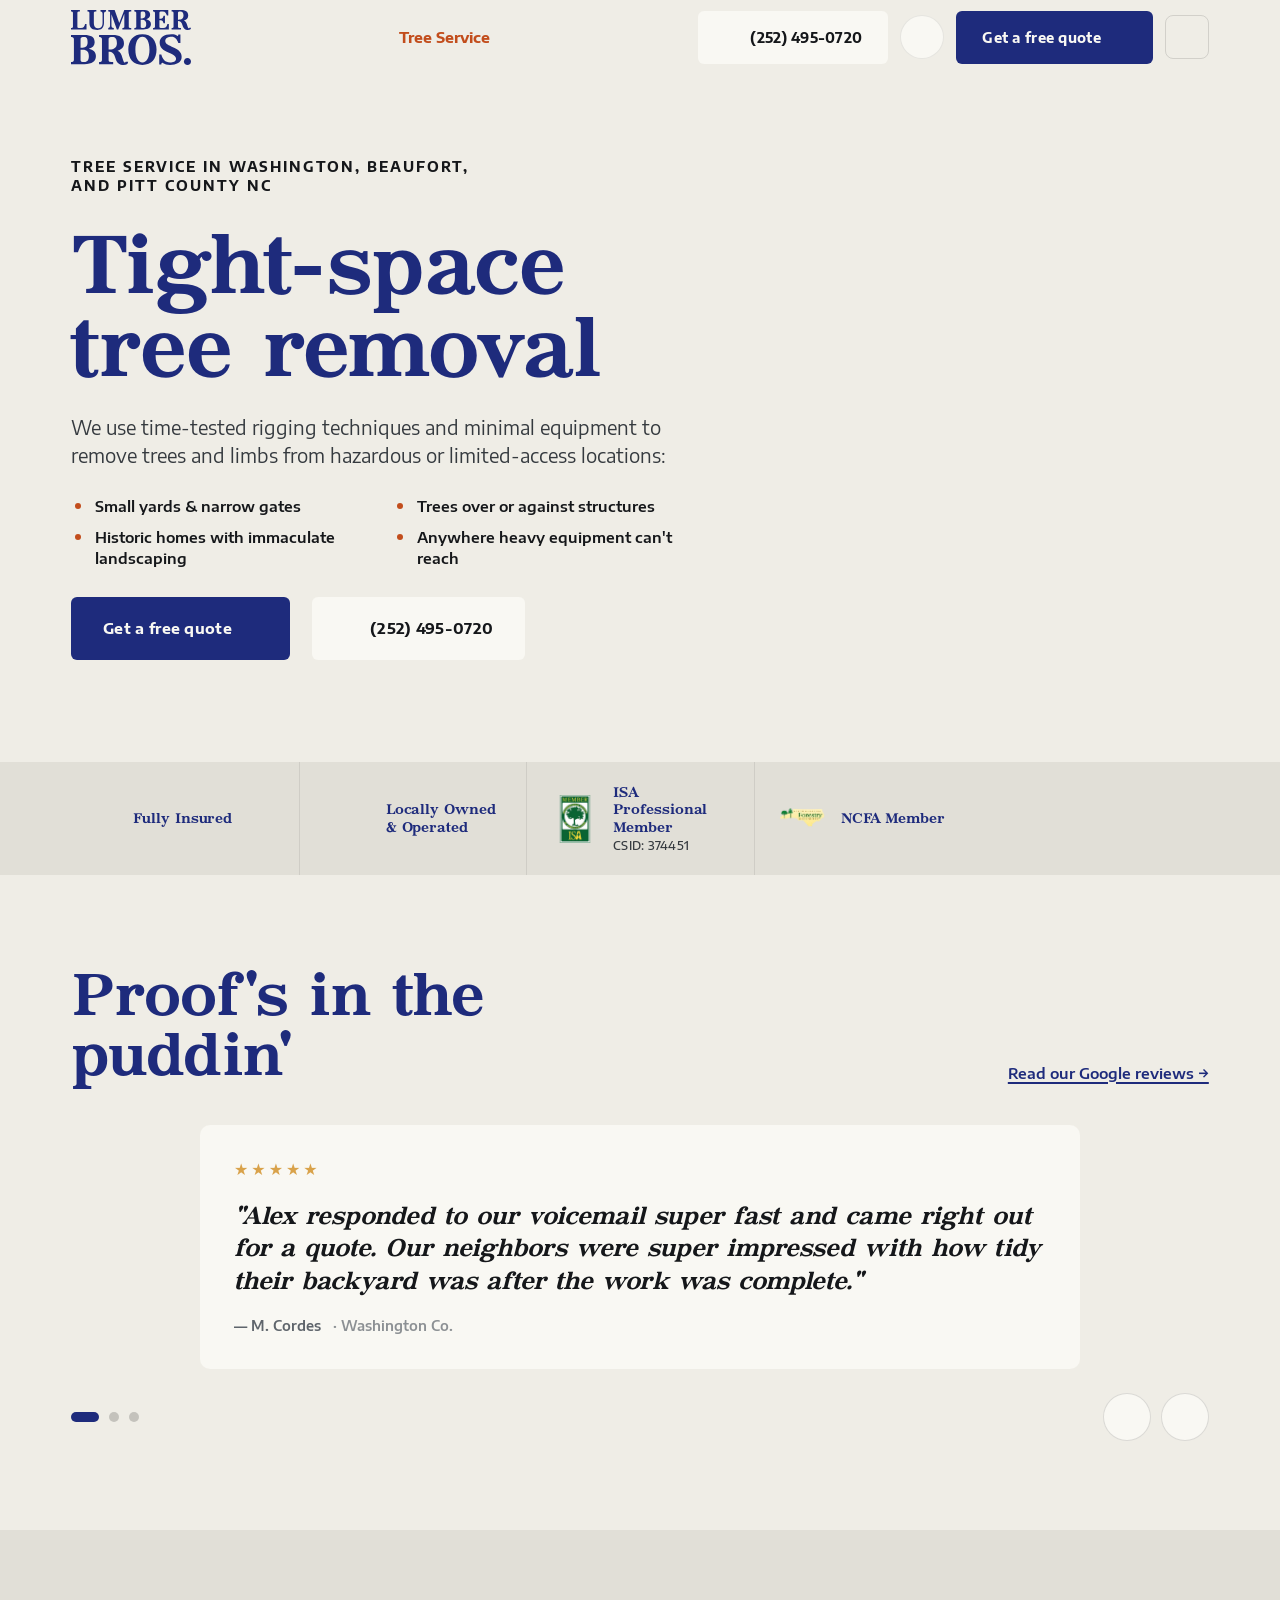
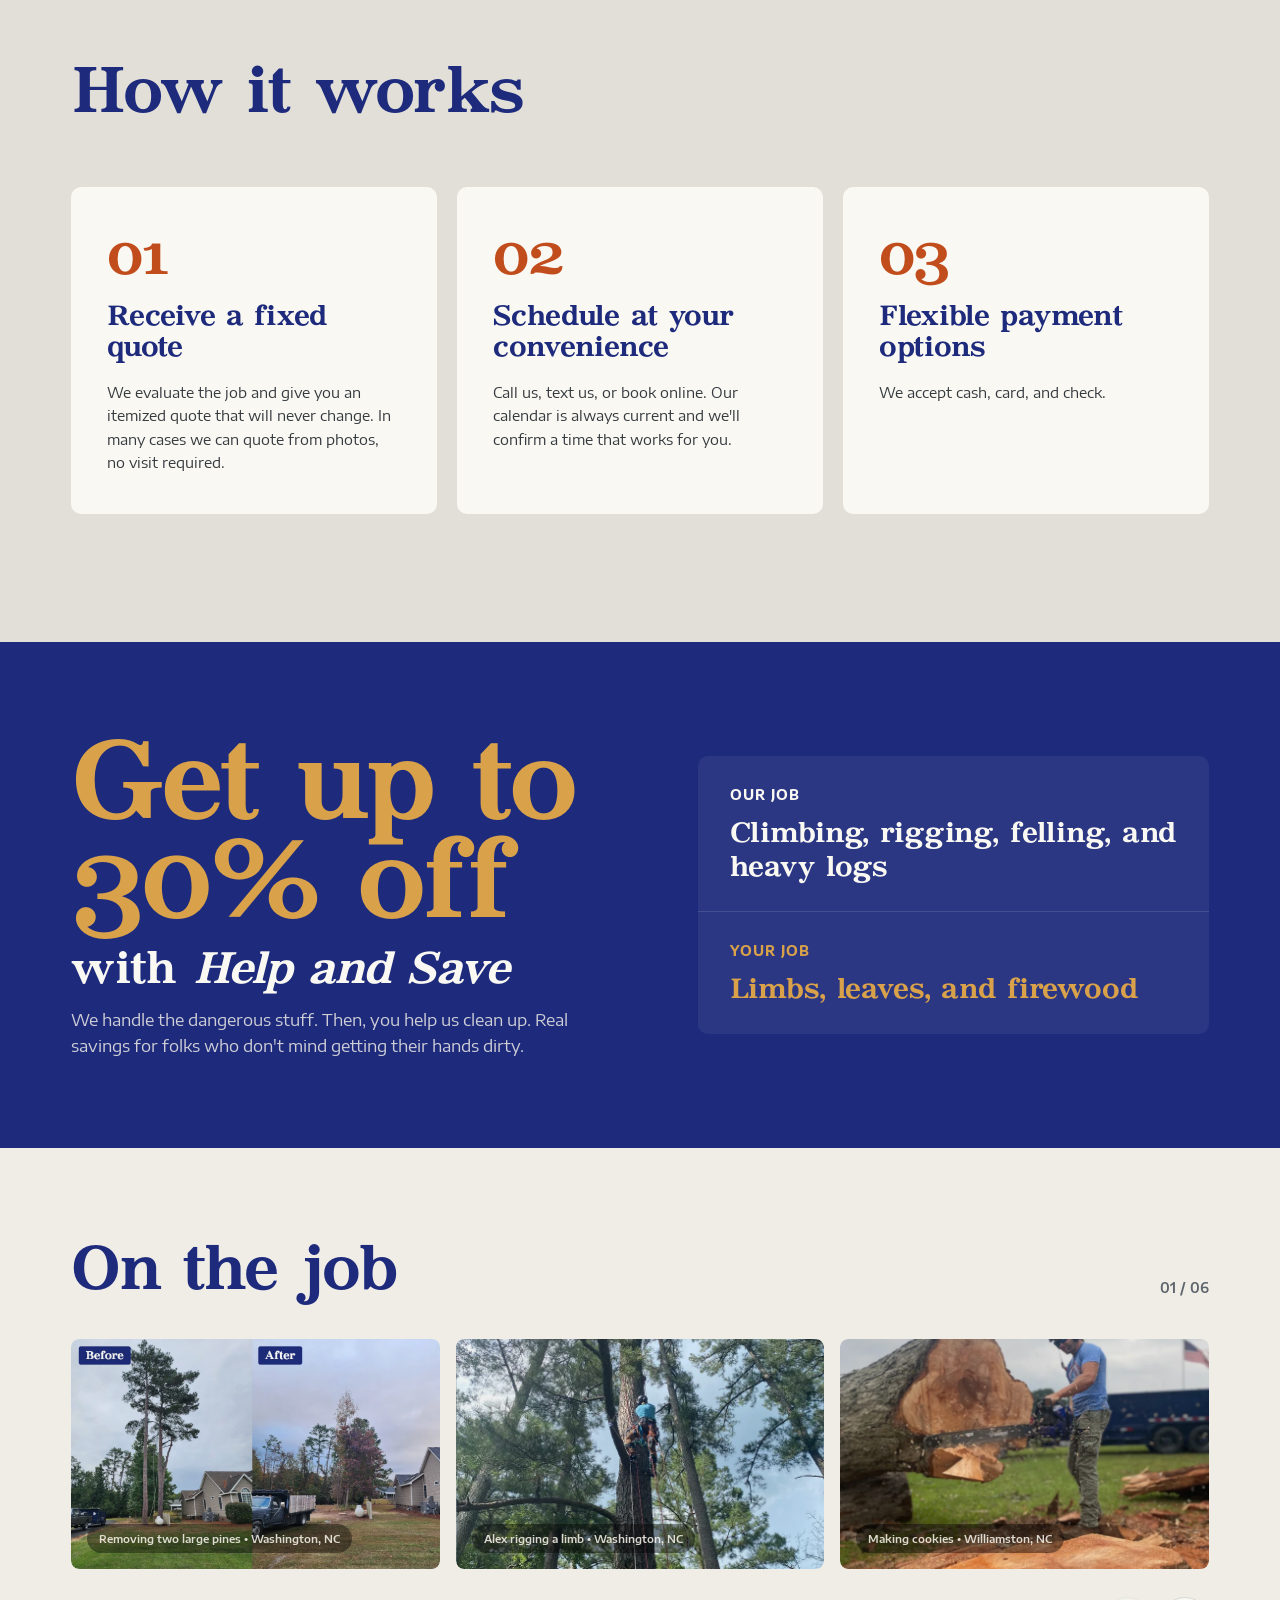
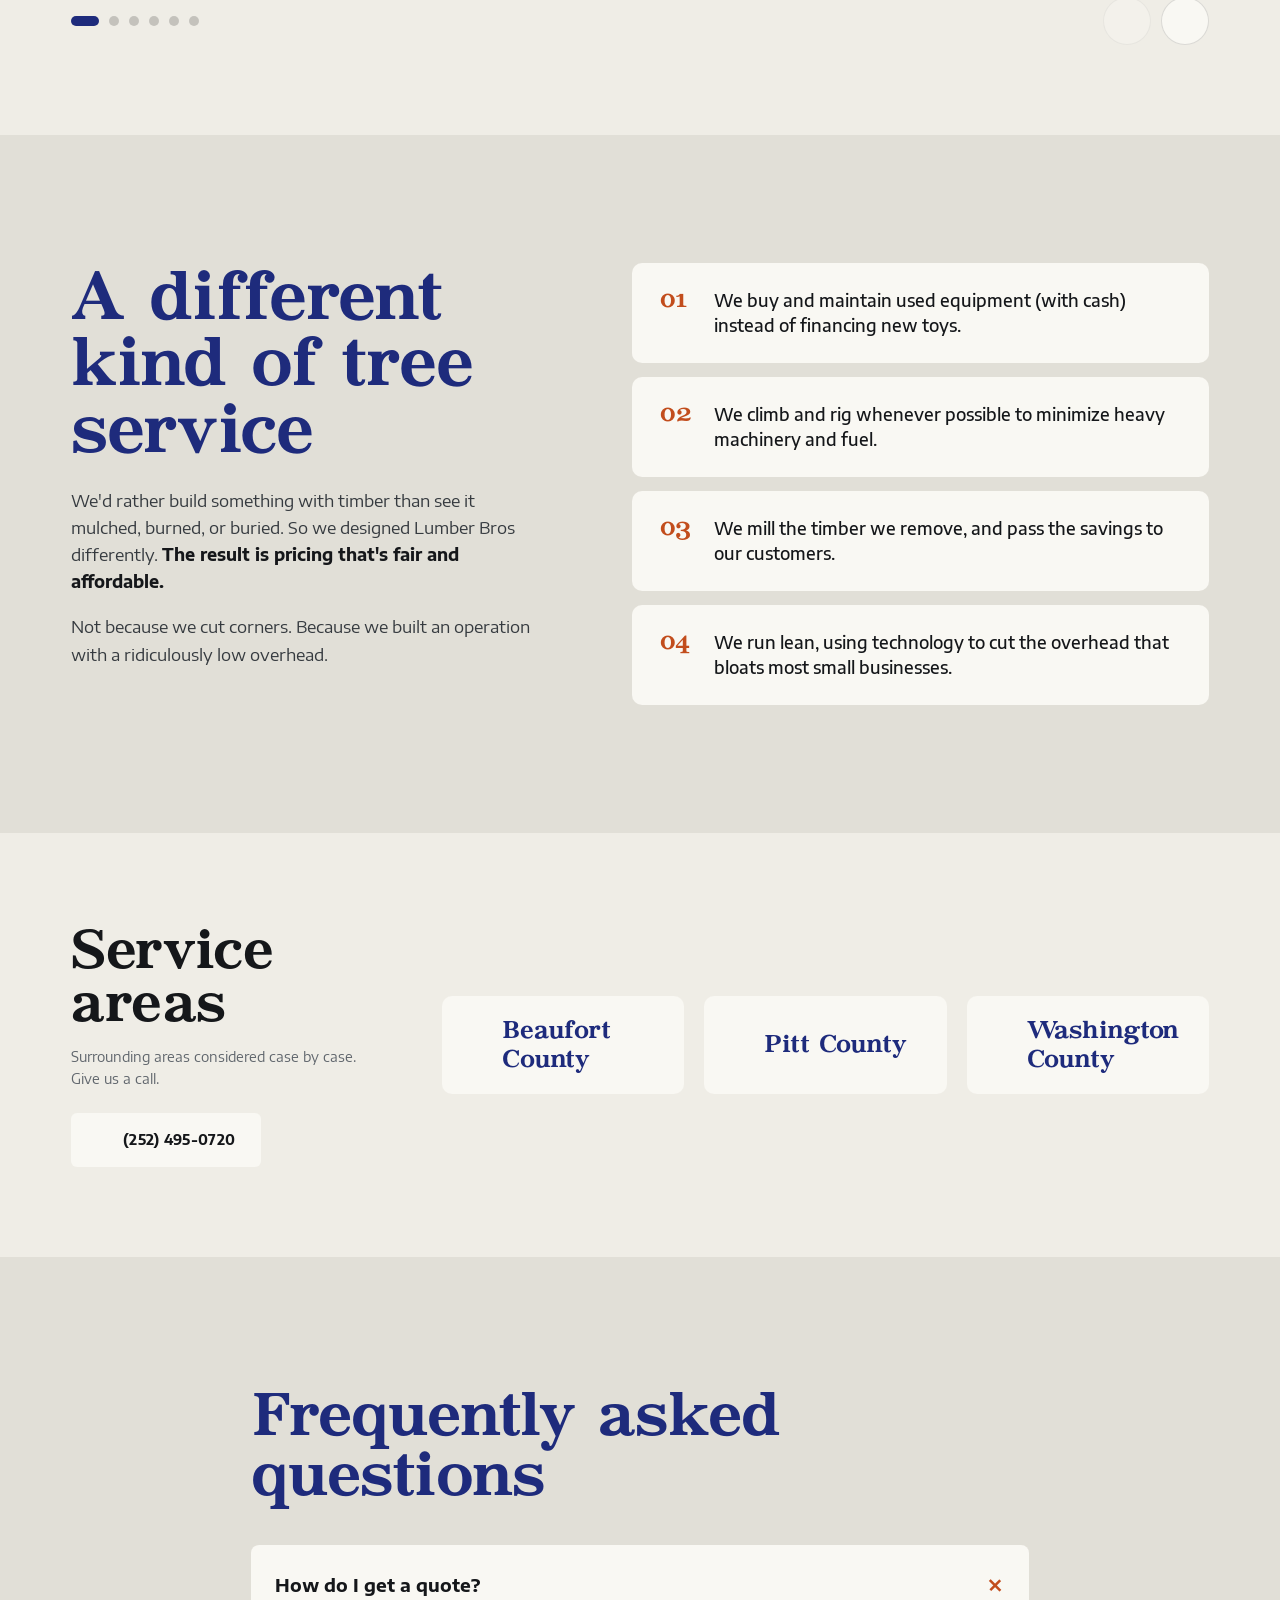
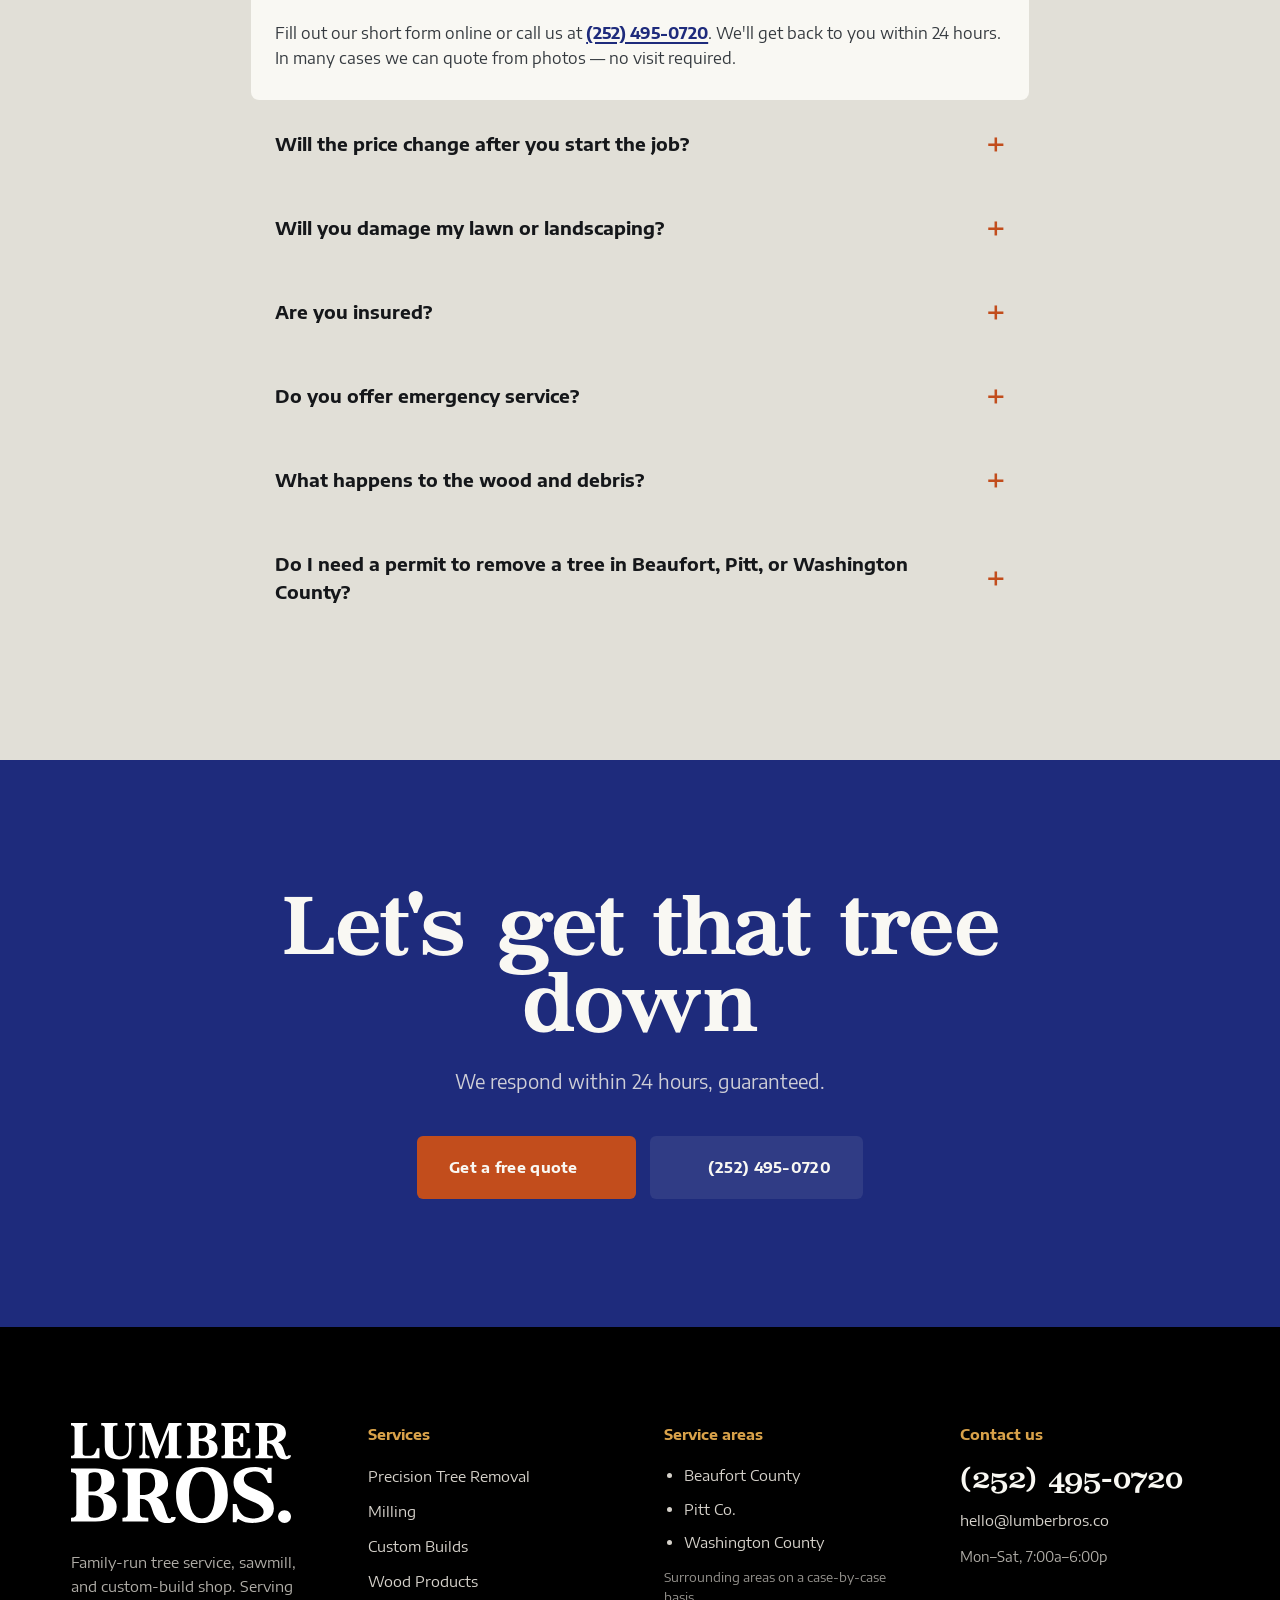
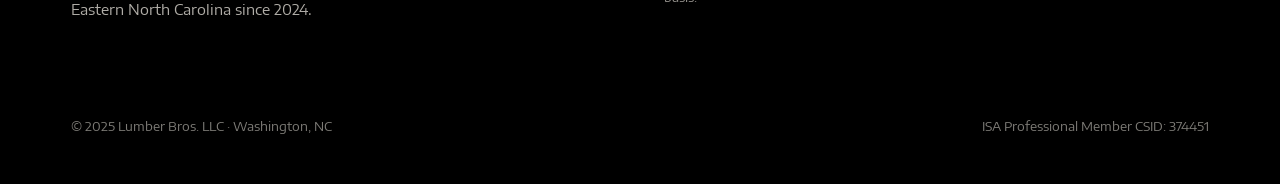
==== commit 7f846079: "Removed financing language since we don't offer just yet" ====
--- a/tree-removal.html
+++ b/tree-removal.html
@@ -100,7 +100,7 @@
   <header id="site-header">
     <div class="header-inner container">
       <a href="index.html" class="header-logo">
-        <img src="assets/logo.svg" alt="Lumber Bros." width="120" style="height:auto;display:block;">
+        <img src="../../assets/logo.svg" alt="Lumber Bros." width="120" style="height:auto;display:block;">
       </a>
       <nav class="nav-desktop" style="gap:30px;">
         <a href="tree-removal.html" style="font-family:var(--font-sans);font-size:15px;font-weight:700;color:var(--lb-rust);text-decoration:none;">Tree Service</a>
@@ -128,7 +128,7 @@
   <div id="mobile-overlay" aria-hidden="true">
     <div id="mobile-panel" role="dialog" aria-modal="true" aria-label="Site menu">
       <div style="display:flex;align-items:center;justify-content:space-between;">
-        <img src="assets/logo.svg" alt="Lumber Bros." width="130" style="height:auto;display:block;">
+        <img src="../../assets/logo.svg" alt="Lumber Bros." width="130" style="height:auto;display:block;">
         <button id="mobile-close" type="button" aria-label="Close menu"
                 style="width:40px;height:40px;display:inline-flex;align-items:center;justify-content:center;background:transparent;border:none;color:var(--lb-ink);cursor:pointer;padding:0;">
           <i data-lucide="x" style="width:22px;height:22px;display:inline-flex;flex:0 0 auto;"></i>
@@ -185,8 +185,8 @@
           <div class="tr-hero-v2-photo-wrap tr-hero-v2-photo" style="overflow:hidden;">
             <video autoplay="" loop="" muted="" playsinline=""
                    style="position:absolute;top:0;left:0;width:100%;height:100%;object-fit:cover;transform:scale(1.05);">
-              <source src="assets/lumber_bros_loop.webm" type="video/webm">
-              <source src="assets/lumber_bros_loop.mp4"  type="video/mp4">
+              <source src="../../assets/lumber_bros_loop.webm" type="video/webm">
+              <source src="../../assets/lumber_bros_loop.mp4"  type="video/mp4">
             </video>
           </div>
         </div>
@@ -206,11 +206,11 @@
             <div class="tr-trust-bar-label">Locally Owned &amp; Operated</div>
           </div>
           <div class="tr-trust-bar-cell">
-            <img src="assets/isa_logo.png" alt="International Society of Arboriculture member badge" class="tr-trust-bar-img" style="flex:0 0 auto;">
+            <img src="../../assets/isa_logo.png" alt="International Society of Arboriculture member badge" class="tr-trust-bar-img" style="flex:0 0 auto;">
             <div class="tr-trust-bar-label">ISA Professional Member<div class="tr-trust-bar-sublabel">CSID: 374451</div></div>
           </div>
           <div class="tr-trust-bar-cell">
-            <img src="assets/nc_forestry_association_logo.png" alt="North Carolina Forestry Association logo" class="tr-trust-bar-img" style="flex:0 0 auto;">
+            <img src="../../assets/nc_forestry_association_logo.png" alt="North Carolina Forestry Association logo" class="tr-trust-bar-img" style="flex:0 0 auto;">
             <div class="tr-trust-bar-label">NCFA Member</div>
           </div>
         </div>
@@ -297,7 +297,7 @@
           <div class="card" style="background:var(--lb-bone);padding:40px 36px;display:flex;flex-direction:column;gap:18px;">
             <div class="display" style="font-size:56px;line-height:1;color:var(--lb-rust);">03</div>
             <h3 style="font-family:var(--font-display);font-size:28px;color:var(--lb-navy);margin:0;line-height:1.1;letter-spacing:-.01em;">Flexible payment options</h3>
-            <p style="font-family:var(--font-sans);font-size:15px;color:var(--fg-soft);margin:0;line-height:1.55;">We accept cash, card, and check. Financing is also available.</p>
+            <p style="font-family:var(--font-sans);font-size:15px;color:var(--fg-soft);margin:0;line-height:1.55;">We accept cash, card, and check.</p>
           </div>
         </div>
       </div>
@@ -345,32 +345,32 @@
               </button>
             </div>
             <div class="tr-recent-slide" role="group" aria-roledescription="slide" aria-label="2 of 6">
-              <button type="button" class="tr-recent-photo-btn" aria-label="Expand photo: Alex rigging a limb • Washington, NC" data-lightbox-src="assets/photos/arborist-climbing-tall-pine-tree-7.webp" data-lightbox-tag="Alex rigging a limb • Washington, NC" style="all:unset;display:block;width:100%;cursor:zoom-in;position:relative;border-radius:8px;overflow:hidden;">
-                <div class="photo photo-forest tr-recent-photo" style="background-image:url(assets/photos/arborist-climbing-tall-pine-tree-7.webp);background-size:cover;background-position:center;"><span class="tag">Alex rigging a limb • Washington, NC</span></div>
+              <button type="button" class="tr-recent-photo-btn" aria-label="Expand photo: Alex rigging a limb • Washington, NC" data-lightbox-src="../../assets/photos/arborist-climbing-tall-pine-tree-7.webp" data-lightbox-tag="Alex rigging a limb • Washington, NC" style="all:unset;display:block;width:100%;cursor:zoom-in;position:relative;border-radius:8px;overflow:hidden;">
+                <div class="photo photo-forest tr-recent-photo" style="background-image:url(../../assets/photos/arborist-climbing-tall-pine-tree-7.webp);background-size:cover;background-position:center;"><span class="tag">Alex rigging a limb • Washington, NC</span></div>
                 <span class="tr-recent-expand-hint" aria-hidden="true" style="position:absolute;bottom:12px;right:12px;width:34px;height:34px;border-radius:999px;background:rgba(14,12,8,.55);backdrop-filter:blur(6px);border:1px solid rgba(255,255,255,.18);display:flex;align-items:center;justify-content:center;color:#fff;pointer-events:none;transition:opacity 160ms ease;"><i data-lucide="expand" style="width:15px;height:15px;display:inline-flex;flex:0 0 auto;"></i></span>
               </button>
             </div>
             <div class="tr-recent-slide" role="group" aria-roledescription="slide" aria-label="3 of 6">
-              <button type="button" class="tr-recent-photo-btn" aria-label="Expand photo: Making cookies • Williamston, NC" data-lightbox-src="assets/photos/woman-chainsaw-cutting-log.webp" data-lightbox-tag="Making cookies • Williamston, NC" style="all:unset;display:block;width:100%;cursor:zoom-in;position:relative;border-radius:8px;overflow:hidden;">
-                <div class="photo photo-forest tr-recent-photo" style="background-image:url(assets/photos/woman-chainsaw-cutting-log.webp);background-size:cover;background-position:center;"><span class="tag">Making cookies • Williamston, NC</span></div>
+              <button type="button" class="tr-recent-photo-btn" aria-label="Expand photo: Making cookies • Williamston, NC" data-lightbox-src="../../assets/photos/woman-chainsaw-cutting-log.webp" data-lightbox-tag="Making cookies • Williamston, NC" style="all:unset;display:block;width:100%;cursor:zoom-in;position:relative;border-radius:8px;overflow:hidden;">
+                <div class="photo photo-forest tr-recent-photo" style="background-image:url(../../assets/photos/woman-chainsaw-cutting-log.webp);background-size:cover;background-position:center;"><span class="tag">Making cookies • Williamston, NC</span></div>
                 <span class="tr-recent-expand-hint" aria-hidden="true" style="position:absolute;bottom:12px;right:12px;width:34px;height:34px;border-radius:999px;background:rgba(14,12,8,.55);backdrop-filter:blur(6px);border:1px solid rgba(255,255,255,.18);display:flex;align-items:center;justify-content:center;color:#fff;pointer-events:none;transition:opacity 160ms ease;"><i data-lucide="expand" style="width:15px;height:15px;display:inline-flex;flex:0 0 auto;"></i></span>
               </button>
             </div>
             <div class="tr-recent-slide" role="group" aria-roledescription="slide" aria-label="4 of 6">
-              <button type="button" class="tr-recent-photo-btn" aria-label="Expand photo: Old growth Pecan removal • Williamston, NC" data-lightbox-src="assets/photos/cut-logs-farmhouse-yard.webp" data-lightbox-tag="Old growth Pecan removal • Williamston, NC" style="all:unset;display:block;width:100%;cursor:zoom-in;position:relative;border-radius:8px;overflow:hidden;">
-                <div class="photo photo-amber tr-recent-photo" style="background-image:url(assets/photos/cut-logs-farmhouse-yard.webp);background-size:cover;background-position:center;"><span class="tag">Old growth Pecan removal • Williamston, NC</span></div>
+              <button type="button" class="tr-recent-photo-btn" aria-label="Expand photo: Old growth Pecan removal • Williamston, NC" data-lightbox-src="../../assets/photos/cut-logs-farmhouse-yard.webp" data-lightbox-tag="Old growth Pecan removal • Williamston, NC" style="all:unset;display:block;width:100%;cursor:zoom-in;position:relative;border-radius:8px;overflow:hidden;">
+                <div class="photo photo-amber tr-recent-photo" style="background-image:url(../../assets/photos/cut-logs-farmhouse-yard.webp);background-size:cover;background-position:center;"><span class="tag">Old growth Pecan removal • Williamston, NC</span></div>
                 <span class="tr-recent-expand-hint" aria-hidden="true" style="position:absolute;bottom:12px;right:12px;width:34px;height:34px;border-radius:999px;background:rgba(14,12,8,.55);backdrop-filter:blur(6px);border:1px solid rgba(255,255,255,.18);display:flex;align-items:center;justify-content:center;color:#fff;pointer-events:none;transition:opacity 160ms ease;"><i data-lucide="expand" style="width:15px;height:15px;display:inline-flex;flex:0 0 auto;"></i></span>
               </button>
             </div>
             <div class="tr-recent-slide" role="group" aria-roledescription="slide" aria-label="5 of 6">
-              <button type="button" class="tr-recent-photo-btn" aria-label="Expand photo: Storm cleanup • Greenville, NC" data-lightbox-src="assets/photos/fallen-tree-logs-brick-house.webp" data-lightbox-tag="Storm cleanup • Greenville, NC" style="all:unset;display:block;width:100%;cursor:zoom-in;position:relative;border-radius:8px;overflow:hidden;">
-                <div class="photo photo-forest tr-recent-photo" style="background-image:url(assets/photos/fallen-tree-logs-brick-house.webp);background-size:cover;background-position:center;"><span class="tag">Storm cleanup • Greenville, NC</span></div>
+              <button type="button" class="tr-recent-photo-btn" aria-label="Expand photo: Storm cleanup • Greenville, NC" data-lightbox-src="../../assets/photos/fallen-tree-logs-brick-house.webp" data-lightbox-tag="Storm cleanup • Greenville, NC" style="all:unset;display:block;width:100%;cursor:zoom-in;position:relative;border-radius:8px;overflow:hidden;">
+                <div class="photo photo-forest tr-recent-photo" style="background-image:url(../../assets/photos/fallen-tree-logs-brick-house.webp);background-size:cover;background-position:center;"><span class="tag">Storm cleanup • Greenville, NC</span></div>
                 <span class="tr-recent-expand-hint" aria-hidden="true" style="position:absolute;bottom:12px;right:12px;width:34px;height:34px;border-radius:999px;background:rgba(14,12,8,.55);backdrop-filter:blur(6px);border:1px solid rgba(255,255,255,.18);display:flex;align-items:center;justify-content:center;color:#fff;pointer-events:none;transition:opacity 160ms ease;"><i data-lucide="expand" style="width:15px;height:15px;display:inline-flex;flex:0 0 auto;"></i></span>
               </button>
             </div>
             <div class="tr-recent-slide" role="group" aria-roledescription="slide" aria-label="6 of 6">
-              <button type="button" class="tr-recent-photo-btn" aria-label="Expand photo: Alex chunking a huge spar • Washington, NC" data-lightbox-src="assets/photos/woman-chainsawing-log-outdoors.webp" data-lightbox-tag="Alex chunking a huge spar • Washington, NC" style="all:unset;display:block;width:100%;cursor:zoom-in;position:relative;border-radius:8px;overflow:hidden;">
-                <div class="photo photo-forest tr-recent-photo" style="background-image:url(assets/photos/woman-chainsawing-log-outdoors.webp);background-size:cover;background-position:center;"><span class="tag">Alex chunking a huge spar • Washington, NC</span></div>
+              <button type="button" class="tr-recent-photo-btn" aria-label="Expand photo: Alex chunking a huge spar • Washington, NC" data-lightbox-src="../../assets/photos/woman-chainsawing-log-outdoors.webp" data-lightbox-tag="Alex chunking a huge spar • Washington, NC" style="all:unset;display:block;width:100%;cursor:zoom-in;position:relative;border-radius:8px;overflow:hidden;">
+                <div class="photo photo-forest tr-recent-photo" style="background-image:url(../../assets/photos/woman-chainsawing-log-outdoors.webp);background-size:cover;background-position:center;"><span class="tag">Alex chunking a huge spar • Washington, NC</span></div>
                 <span class="tr-recent-expand-hint" aria-hidden="true" style="position:absolute;bottom:12px;right:12px;width:34px;height:34px;border-radius:999px;background:rgba(14,12,8,.55);backdrop-filter:blur(6px);border:1px solid rgba(255,255,255,.18);display:flex;align-items:center;justify-content:center;color:#fff;pointer-events:none;transition:opacity 160ms ease;"><i data-lucide="expand" style="width:15px;height:15px;display:inline-flex;flex:0 0 auto;"></i></span>
               </button>
             </div>
@@ -533,7 +533,7 @@
   <footer class="bg-black" style="color:var(--lb-bone);padding-top:96px;padding-bottom:48px;">
     <div class="container row-4" style="gap:48px;">
       <div>
-        <img src="assets/logo.svg" alt="Lumber Bros." width="220" style="height:auto;display:block;filter:brightness(0) invert(1);max-width:min(220px,70vw);">
+        <img src="../../assets/logo.svg" alt="Lumber Bros." width="220" style="height:auto;display:block;filter:brightness(0) invert(1);max-width:min(220px,70vw);">
         <p style="font-family:var(--font-sans);font-size:15px;color:rgba(251,247,238,.7);margin-top:28px;max-width:340px;line-height:1.55;">
           Family-run tree service, sawmill, and custom-build shop. Serving Eastern North Carolina since 2024.
         </p>
@@ -586,3 +586,12 @@
   <script src="site.js"></script>
 </body>
 </html>
+<template id="__bundler_thumbnail">
+  <svg xmlns="http://www.w3.org/2000/svg" viewBox="0 0 80 56">
+    <rect width="80" height="56" fill="#2d3a1e"/>
+    <rect x="12" y="14" width="56" height="6" rx="1" fill="#8fb050" opacity="0.8"/>
+    <rect x="12" y="24" width="40" height="3" rx="1" fill="#8fb050" opacity="0.4"/>
+    <rect x="12" y="30" width="32" height="3" rx="1" fill="#8fb050" opacity="0.4"/>
+    <rect x="12" y="38" width="20" height="5" rx="2" fill="#8fb050" opacity="0.9"/>
+  </svg>
+</template>
